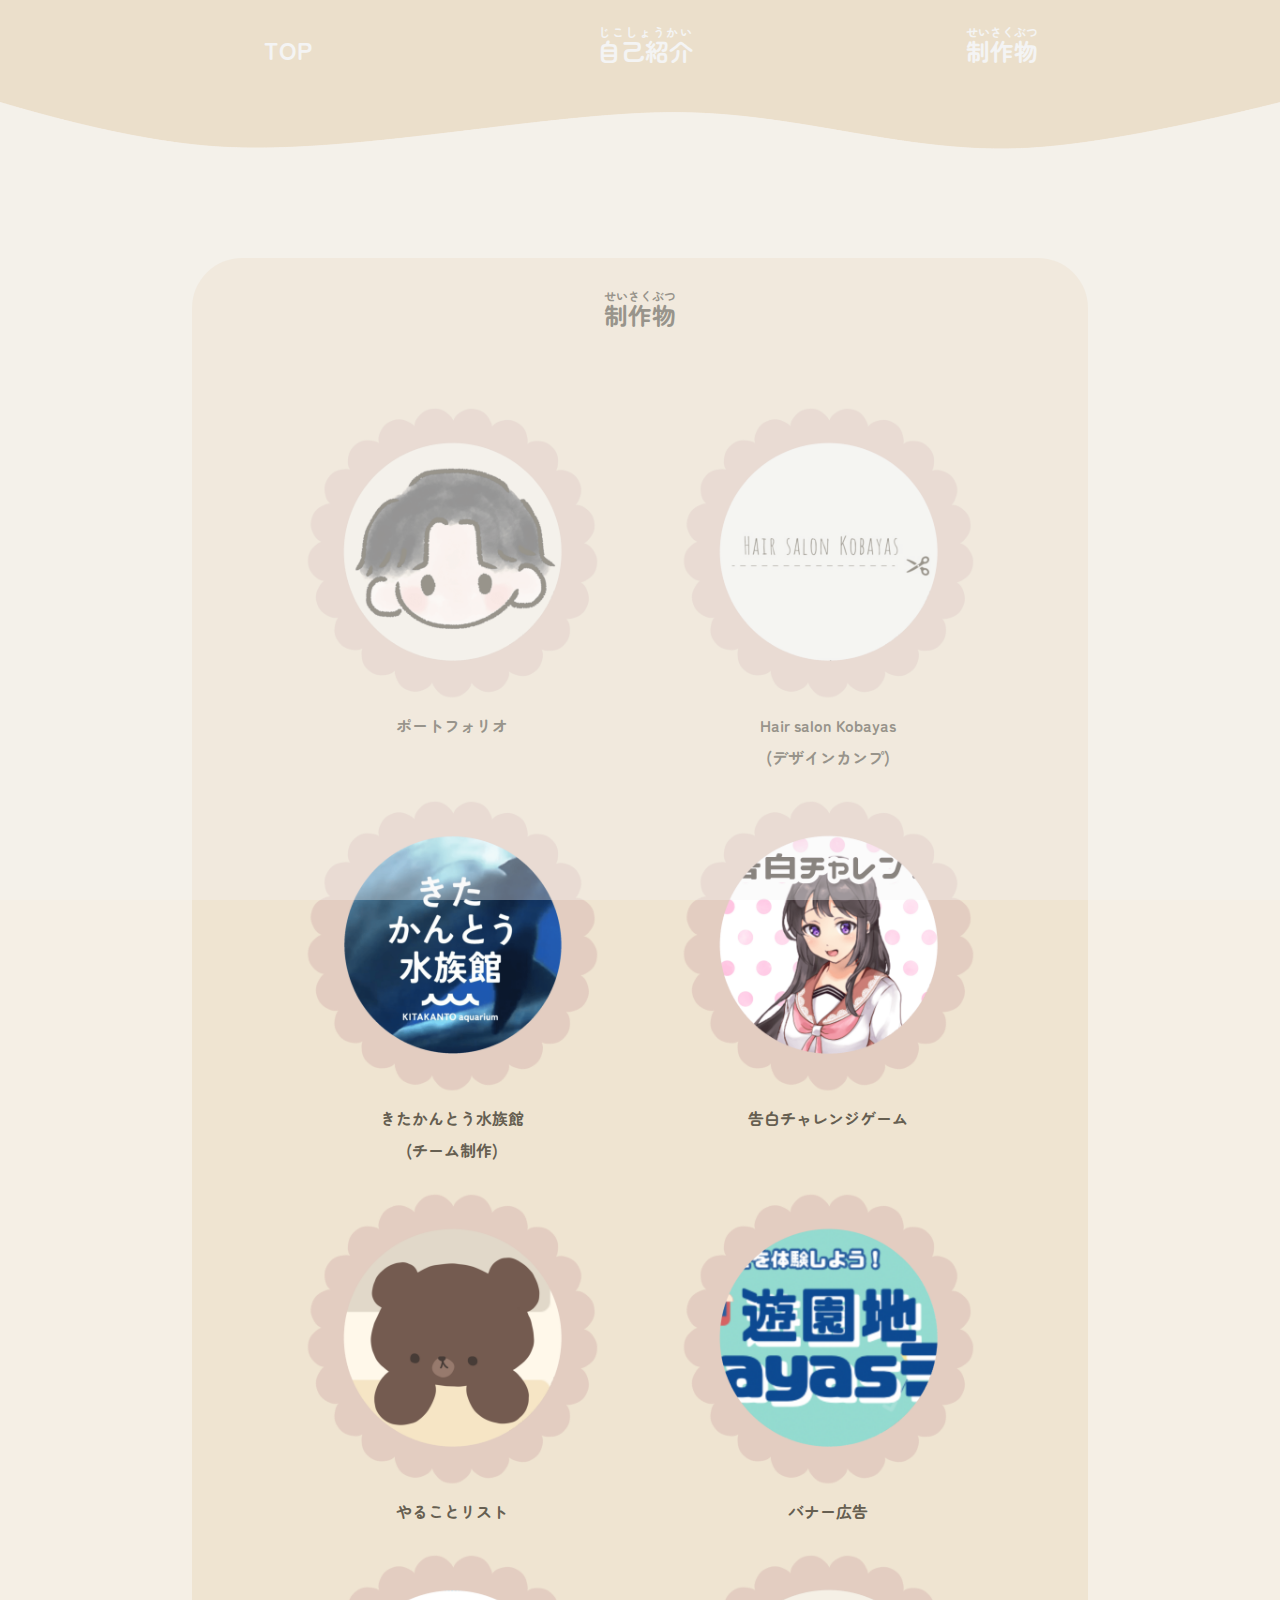
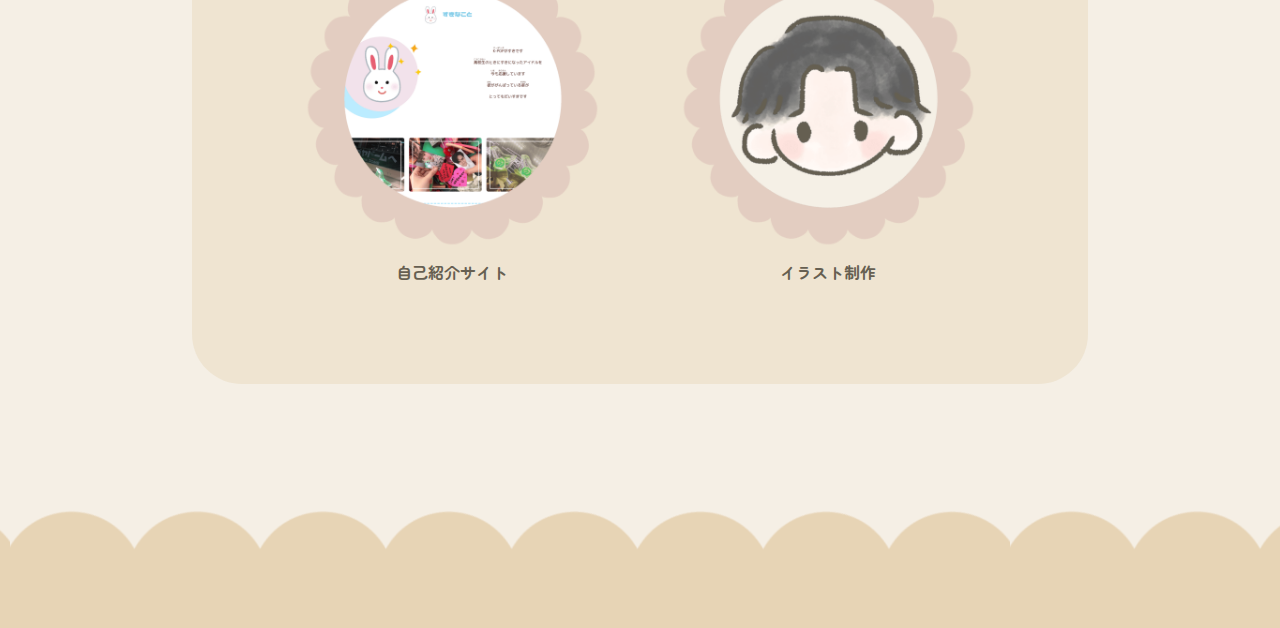
==== 制作物/index.html @ 39cd13aa "Add files via upload" ====
<!DOCTYPE html>
<html lang="ja">
<head>
    <meta charset="UTF-8">
    <meta name="viewport" content="width=device-width, initial-scale=1.0">

    <!-- フォント -->
    <link rel="preconnect" href="https://fonts.googleapis.com">
    <link rel="preconnect" href="https://fonts.gstatic.com" crossorigin>
    <link href="https://fonts.googleapis.com/css2?family=Noto+Sans+JP&family=Zen+Maru+Gothic&display=swap" rel="stylesheet">

    <!-- ファビコン -->
    <link rel="icon" href="../img/favicon.ico" />
    <link rel="apple-touch-icon" sizes="180x180" href="../img/favicon.ico">

    <!-- script jquery -->
    <script src="https://code.jquery.com/jquery-3.6.1.min.js"></script>
    <script src="./main.js"></script>

    <!-- css -->
    <link rel="stylesheet" href="./style.css">

    <title>今までの制作物</title>
</head>
<body>

    <div id="splash">
        <div id="splash_logo"></div>
    </div>

    <header>

        <nav class="headerimg">
            <nav>
                <ul>
                    <li><a href="../index.html" class="line"><div><h3>TOP</h3></div></a></li>
                    <li><a href="../自己紹介詳細/index.html" class="line"><div><h3><ruby>自己紹介<rt>じこしょうかい</rt></ruby></h3></div></a></li>
                    <li><a href="../制作物/index.html" class="line"><div><h3><ruby>制作物<rt>せいさくぶつ</rt></ruby></h3></div></a></li>
                </ul>
            </nav>
        </nav>
        <img src="./img/wave.png" alt="">

        <!-- sumaho -->
        <nav class="sumaho">
            <nav class="button" id="target"></nav>

            <nav id="resnav" class="nav">

                <ul>
                    <li>
                        <a href="../index.html">
                            <div class="btn"><h3>トップページ</h3></div>
                        </a>
                    </li>

                    <li>
                        <a href="../自己紹介詳細/index.html">
                            <div class="btn"><h3><ruby>自己紹介<rt>じこしょうかい</rt></ruby></h3></div>
                        </a>
                    </li>

                    <li>
                        <a href="./index.html">
                            <div class="btn"><h3><ruby>制作物<rt>せいさくぶつ</rt></ruby></h3></div>
                        </a>
                    </li>

                </ul>

            </nav>
        </nav>

    </header>

    <main>

        <section>
            <div class="all">

            <div class="content1">

                <div class="con">
                    <h1 class="fadein1"><ruby>制作物<rt>せいさくぶつ</rt></ruby></h1>
<!--  -->
<div class="content">
    <div class="icon">
        <a class="js-modal-open" href="" data-target="modal08">
            <img src="./img/porticon.png" alt="">
        </a>
        <div class="iconmozi">
            <h3>ポートフォリオ</h3>
        </div>
    </div>

    <div class="icon">
        <a class="js-modal-open" href="" data-target="modal07">
            <img src="./img/hairicon.png" alt="">
        </a>
        <div class="iconmozi">
            <h3>Hair salon Kobayas<br>(デザインカンプ)</h3>
        </div>
    </div>

    <div class="icon">
        <a class="js-modal-open" href="" data-target="modal06">
            <img src="./img/kitakanicon.png" alt="">
        </a>
        <div class="iconmozi">
            <h3>きたかんとう水族館<br>(チーム制作)</h3>
        </div>
    </div>

    <div class="icon">
        <a class="js-modal-open" href="" data-target="modal05">
            <img src="./img/gameicon.png" alt="">
        </a>
        <div class="iconmozi">
            <h3>告白チャレンジゲーム</h3>
        </div>
    </div>

    <div class="icon">
        <a class="js-modal-open" href="" data-target="modal04">
            <img src="./img/todoicon.png" alt="">
        </a>
        <div class="iconmozi">
            <h3>やることリスト</h3>
        </div>
    </div>

    <div class="icon">
        <a class="js-modal-open" href="" data-target="modal03">
            <img src="./img/banaicon.png" alt="">
        </a>
        <div class="iconmozi">
            <h3>バナー広告</h3>
        </div>
    </div>

    <div class="icon">
        <a class="js-modal-open" href="" data-target="modal02">
            <img src="./img/HPicon.png" alt="">
        </a>
        <div class="iconmozi">
            <h3>自己紹介サイト</h3>
        </div>
    </div>

    <div class="icon">
        <a class="js-modal-open" href="" data-target="modal01">
            <img src="./img/porticon.png" alt="">
        </a>
        <div class="iconmozi">
            <h3>イラスト制作</h3>
        </div>
    </div>

    
</div>

                  

                </div>

            </div>

            </div>

            <!-- モーダル内内容 -->

            <!-- ポートフォリオ -->

                <div id="modal08" class="modal js-modal">
                    <div class="modal__bg js-modal-close"></div>
                    <div class="modal__content">
                        <div class="modalbigbox">
                            <a class="js-modal-close batu" href="">✖️</a>
                            <h2>ポートフォリオ</h2>
                            <div class="modal_box">
                                <div class="img1">
                                    <img src="./img/port1.JPG" alt="" class="pc">
                                    <img src="./img/port2.JPG" alt="" class="pc">

                                    <img src="./img/portfull.png" alt="" class="sumaho1">
                                </div>
                                <div class="textbox">
                                    <h3>・ポートフォリオ制作で作成しました。</h3>
                                    <h3>・自分の雰囲気が少しでも伝わればいいなと思い、イラストを書いたり、手書きの文字を使用しました。
                                    親しみやすさを感じて頂きたかったので、柔らかい雰囲気の色味や絵柄にし、絵本のような雰囲気にしました。</h3>
                                    <h3>・javascriptを使用してセクションごとに〇をイラストに変えるのは難しかったですが、反映ができてよかったです。</h3>
                                </div>
                            </div>
                        </div>
                    </div>
                </div>


            <!-- 美容院 -->

            <div id="modal07" class="modal js-modal">
                <div class="modal__bg js-modal-close"></div>
                <div class="modal__content">
                    <div class="modalbigbox">
                        <a class="js-modal-close batu" href="">✖️</a>
                        <h2>Hair salon Kobayas(デザインカンプ)</h2>
                        <div class="modal_box">
                            <div class="img1 dezain">
                                <img src="./img/hairsumaho.jpg" alt="" class="pc">
                                <img src="./img/hairpc.jpg" alt="" class="pc">

                                <img src="./img/hairpc.jpg" alt="" class="sumaho1">
                                <img src="./img/hairsumaho.jpg" alt="" class="sumaho1">

                            </div>
                            <div class="textbox">
                                <h3>・figmaを使用し、作成した架空の美容院のデザインカンプです。</h3>
                                <h3>・下記サイト（こばやす様 @kobayas_s）にて、お題をお借りし、作成しました。</h3>
                                <h3>・初めてfigmaを使用し、操作が不慣れな為難しく感じましたが、少しずつ操作になれていき、とても楽しく制作ができました。</h3>
                                <h3>・予約の部分は背景色を変更し、他のセクションよりも目立たせるようにしました。</h3>
                                <a href="https://note.com/kobayas/n/n4c35557c6aea" target="_blank">お題サイト</a>

                            </div>
                        </div>
                    </div>
                </div>
            </div>
            

            <!-- きたかん水族館 -->

            <div id="modal06" class="modal js-modal">
                <div class="modal__bg js-modal-close"></div>
                <div class="modal__content">
                    <div class="modalbigbox">
                        <a class="js-modal-close batu" href="">✖️</a>
                        <h2>きたかんとう水族館(チーム制作)</h2>
                        <div class="modal_box">
                            <div class="img1">
                                <img src="./img/kitakanHP2.png" alt="" class="pc">
                                <img src="./img/kitakanHP3.png" alt="" class="pc">

                                <img src="./img/kitakanHP.png" alt="" class="sumaho1">
                            </div>
                            <div class="textbox">
                                <h3>・学校でのチーム制作で作成しました。</h3>
                                <h3>・ヘッダー、ニュースや料金部分、フロアマップのデザイン、コーディングを主に担当しました。</h3>
                                <h3>・迫力や実際の水族館の想像がしやすくなるかと思い、TOPページには画像ではなく動画を採用しました。</h3>
                                <h3>・子連れの方に来ていただける、柔らかい印象のサイトという希望だったので、イラストを多く使用し、可愛らしい雰囲気にしました。</h3>
                                <a href="https://suyosuyo.github.io/suizokukan/" target="_blank">サイトを見てみる</a>
                            </div>
                        </div>
                    </div>
                </div>
            </div>

            <!-- 告白 -->

            <div id="modal05" class="modal js-modal">
                <div class="modal__bg js-modal-close"></div>
                <div class="modal__content">
                    <div class="modalbigbox">
                        <a class="js-modal-close batu" href="">✖️</a>
                        <h2>告白チャレンジゲーム</h2>
                        <div class="modal_box pic">
                            <div class="img1">
                                <img src="./img/game.png" alt="">
                            </div>
                            <div class="textbox">
                                <h3>・javascriptを使用したゲーム制作物です。</h3>
                                <h3>・選択肢でエンディングが変わるシュミレーションゲームを作成しました。イラストはフリーの物を使用させて頂いています。
                                    選択が遅れると表情も変更するところなどをこだわり、作成しました。</h3>
                                <h3>・少しでも多く楽しんで頂きたいので、エンディングの数を多めにし、４つ作りました。</h3>
                                <a href="https://suyosuyo.github.io/game/" target="_blank">サイトを見てみる</a>
                            </div>
                        </div>
                    </div>
                </div>
            </div>
            

            <!-- やることリスト -->

            <div id="modal04" class="modal js-modal">
                <div class="modal__bg js-modal-close"></div>
                <div class="modal__content">
                    <div class="modalbigbox">
                        <a class="js-modal-close batu" href="">✖️</a>
                        <h2>やることリスト</h2>
                        <div class="modal_box">
                            <div class="img1 dezain">
                                <img src="./img/todo1.png" alt="" class="pc">
                                <img src="./img/todo2.png" alt="" class="pc">

                                <img src="./img/todo1.png" alt="" class="sumaho1">
                                <img src="./img/todo2.png" alt="" class="sumaho1">
                            </div>
                            <div class="textbox">
                                <h3>・jabascriptを使用したやることリストです。</h3>
                                <h3>・やることを終わらせた際に、なにか次も頑張ろう！と思えるものがあればいいなと思い、イラストをつけ、褒めてくれるようにしました。</h3>
                                <h3>・これを開いたときに癒されたり、リラックスができるようになればいいなと思い、優しい色味に統一しました。</h3>
                                <a href="https://suyosuyo.github.io/TODO/" target="_blank">サイトを見てみる</a>
                            </div>
                        </div>
                    </div>
                </div>
            </div>
            

            <!-- バナー広告 -->

            <div id="modal03" class="modal js-modal">
                <div class="modal__bg js-modal-close"></div>
                <div class="modal__content">
                    <div class="modalbigbox">
                        <a class="js-modal-close batu" href="">✖️</a>
                        <h2>バナー広告</h2>
                        <div class="modal_box">
                            <div class="img1">
                                <img src="./img/bana.PNG" alt="">

                                <!-- <img src="./img/bana.PNG" alt="" class="sumaho1"> -->
                            </div>
                            <div class="textbox">
                                <h3>・Canvaを使用し、作成した架空の遊園地のバナーです。</h3>
                                <h3>・下記サイト（こばやす様 @kobayas_s）にて、お題をお借りし、作成しました。</h3>
                                <h3>・初めてのバナー制作でしたが、思ったよりも難しく、少ない範囲でどう情報を見せるのかが難しかったです。</h3>
                                <h3>・若い方向けに作ったので、イラストを多く使用してみました。</h3>
                                <h3>・イラストを使用するとかわいい雰囲気にはなりますが、もう少し想像がつきやすいように写真も取り入れればよかったかなと思いました。</h3>
                                <a href="https://note.com/kobayas/n/n1aeb02943835?magazine_key=m3e73ae9c2748" target="_blank">お題サイト</a>
                                
                            </div>
                        </div>
                    </div>
                </div>
            </div>
            

            <!-- 自己紹介サイト -->

            <div id="modal02" class="modal js-modal">
                <div class="modal__bg js-modal-close"></div>
                <div class="modal__content">
                    <div class="modalbigbox">
                        <a class="js-modal-close batu" href="">✖️</a>
                        <h2>自己紹介サイト</h2>
                        <div class="modal_box pic">
                            <div class="img1">
                                <img src="./img/HP.png" alt="">
                            </div>
                            <div class="textbox">
                                <h3>・学校での初めての制作物です。</h3>
                                <h3>・好きなキャラクターをイメージしたサイトを作成しました。可愛いキャラクターなので、フォントや文字数にこだわりました。
                                <h3>・動きもつけたかったので、ホバーで画像が変わるようにしました。</h3>
                                <h3>・著作権の関係で、白いウサギに変更しています。<h3>
                                <a href="https://suyosuyo.github.io/zikosyoukai/" target="_blank">サイトを見てみる</a>
                            </div>
                        </div>
                    </div>
                </div>
            </div>
            

            <!-- イラスト制作 -->

            <div id="modal01" class="modal js-modal">
                <div class="modal__bg js-modal-close"></div>
                <div class="modal__content">
                    <div class="modalbigbox">
                        <a class="js-modal-close batu" href="">✖️</a>
                        <h2>イラスト制作</h2>
                        <div class="modal_box">
                            <div class="img1">
                                <img src="./img/kitakanHP2.png" alt="" class="pc">
                                <img src="./img/kitakanHP3.png" alt="" class="pc">

                                <img src="./img/kitakanHP.png" alt="" class="sumaho1">
                            </div>
                            <div class="textbox">
                                <h3>・友人の依頼を受けて制作しました。</h3>
                                <h3>・企画を行う為、その際の参加者特典としてアクリルキーホルダーのイラストを描かせて頂きました。</h3>
                                <h3>・両面で違う絵柄にし、歌っているのと、企画のモチーフであるハートに関係したポーズにしました。</h3>
                            </div>
                        </div>
                    </div>
                </div>
            </div>
            

        </section>
        

        <footer>

            <nav>

            </nav>

        </footer>

    </main>

    <script>
        //         $('#target').click(()=>{
        //   $('#target').toggleClass('button2');
        //   $('#resnav').toggleClass('nav_active');
        // });
        
        $(function () {
          $('#target').click(() => {
            $('#target').toggleClass('button2');
            $('#resnav').toggleClass('nav_active');
          });
        
          $('.btn').click(() => {
            $('#target').removeClass('button2');
            $('#resnav').removeClass('nav_active');
          });
        });
            </script>
</body>
</html>
---- 制作物/style.css ----
@charset "utf-8";

* {
    margin: 0;
    padding: 0;
    box-sizing: border-box;
}


/* 共通 */

h3,
a,
li,
h4,
h1,
p,
h2,
label{
    /* 文字 */
    font-family: 'Noto Sans JP', sans-serif;
    font-family: 'Zen Maru Gothic', serif;
    font-size: 16px;
    text-decoration: none;
    color: #665f51;
}


h3 {
    color: #665f51;
}

.secscr a {
    color:  rgb(227, 205, 193);
}

html {
    background: #f5efe5;

    /* スクロールゆっくり */
    scroll-behavior: smooth;
}

h3 {
    line-height: 2;
}

/* section {
    横幅指定
    margin: 4rem auto;
    position: relative;

    width: 70%;
} */

.all {
    /* 横幅指定 */
    margin: 4rem auto;
    position: relative;

    width: 70%;
}


/* header */

/* .headerimg {
    background: url(./img/header.png);
    width: 100%;
    height: 30vh;
    width: 100%;
} */

.headerimg {
    background: #e7d4b5;
}

header img {
    width: 100%;
    height: 10vh;

}

.content1 {
    background:  rgba(231, 212, 181,.4);
    border-radius: 50px;
}

.con {
    padding: 2rem;
}

header {
    width: 100%;
}

.headerimg ul {
    display: flex;
    list-style: none;
    justify-content: space-between;
    width: 70%;
    margin: 0 auto;
    padding: 2%;
}

.headerimg h3 {
    font-size: 24px;
    font-weight: bold;
    color: #f4f4f4;
    text-align: center;
}

.headerimg a div {
    width: 120px;
}

.headerimg li {
    padding-left: 10px; 
}


/* hoverで下線 */
.line {
    padding-bottom: 4px;
    position: relative;

    &::after {
        background-color: #f4f4f4;
        bottom: 0;
        content: '';
        height: 4px;
        position: absolute;
        transition: .5s all;
        width: 0;
        border-radius: 10px;
      }
      
      &:hover {
        &:after {
          width: 100%;
        }
}
}
  
  .line{ 
    &::after {
    left: 50%;
    transform: translateX(-50%)
  }
}


/* メイン */
.content1 h1 {
    text-align: center;
    margin-bottom: 2rem;
    font-size: 24px;
}

.icon img {
    height: 300px;
}


/* ホバーででかくなる */
.js-modal-open {
    display: inline-block;
    transition: .3s;

  }

.js-modal-open:hover {
    transform: scale(0.9);
  }


/* footer */
footer nav {
    height: 20vh;
    background: url(./img/footer.png);
    width: 100%;
    background-size: 1000px;
    background-position: bottom -60px left 10px;
}


  /* スクロールバー */

  ::-webkit-scrollbar {
    width: 10px;
    height: 10px;
  }
   
  ::-webkit-scrollbar-thumb {
    background: #a0937d;
    border-radius: 5px;
  }

  ::-webkit-scrollbar-track {
    background:  rgba(231, 212, 181,.3);
    border-radius: 5px;
  }


  /* モーダル */



/* h2 プライマリカラー*/


.textbox {
    width: 30%;
    padding-left: 10px;
}

.textbox2 {
    width: 50%;
}


.modal_img {
    padding: 2rem;
    display: flex;
    justify-content: space-around;
    align-items: center;
}

.img1 {
    display: flex;
    align-items: center;
}

.img1 img:nth-child(1) {
    padding-right: 5%;
}

/* 作品列変更 */
.itiretume,
.niretume,
.sanretume {
    display: flex;
    flex-direction: row;
}

.niretume {
    margin: 5% 0;
}

.sakuhin {
    display: flex;
    flex-direction: column;
}

.sanretume {
    margin: 0 auto;
}



.sumaho {
    display: none;
}

.sumaho1 {
    display: none;
}

/*  */






/* レスポンシブメニュー */
/* レスポンシブ */

/* レスポンシブ ナビゲーション */
.nav {
    background: #a0937d;
    height: 100vh;
    text-align: center;
    position: fixed;
    width: 100%;
    z-index: 99;

    /* ボタン押す前 */
    bottom: 100%;
    transition: all .8s;
}

.nav ul {
    padding-top: 30vh;    
}

.btn {
    padding: 4%;
}

.nav h3 {
    color: #f5efe5;
}

.nav_active {
    bottom: 0%;
}

/* ボタン */

.button {
    /* 見た目 */
    background: url(../img/resicon1.png);
    background-size: cover;
    z-index: 999;
    height: 100px;
    width: 100px;
    position: fixed;
    top: 0px;
    right: 0px;
    transition: all .5s;
}

.button2 {
    background: url(../img/resicon2.png);
    background-size:cover;
    transition: all .5s;
}


/* お試しローディング */

/* おためしローディング */
/* Loading背景画面設定　*/
#splash {
    /*fixedで全面に固定*/
      position: fixed;
      width: 100%;
      height: 100%;
      z-index: 9999;
      background: #f4f4f4;
      text-align:center;
    }

    

    /* aタグ 制作物リンク */

    .textbox a {
        line-height: 3;
        color:#a0937d;
        background-color: rgb(227, 205, 193);
        padding: 8px 27px;
        border-radius: 30px;
        margin: 5% auto;
    }

    .textbox a:hover {
        color: #f4f4f4;
        transition: all .2s ease;
    }

    /* モーダル並び */
    .content {
        display: flex;
        flex-wrap: wrap;
    }

    /* モーダル */
    .content{
        margin: 0 auto;
        padding: 40px;
    }

    .modal{
        display: none;
        height: 100vh;
        position: fixed;
        top: 0;
        width: 100%;
        z-index: 999999;
    }

    .modal__bg{
        background: rgba(0,0,0,0.8);
        height: 100vh;
        position: absolute;
        width: 100%;
    }
    
    .modal__content{
        background: #fff;
        left: 50%;
        padding: 40px;
        position: absolute;
        top: 50%;
        transform: translate(-50%,-50%);
        width: 60%;
        overflow: scroll;
        height: 93%;
        border-radius: 50px;
        background:  #f5efe5;
        line-height: 1.4em;
        transition: 0.5s;

        -ms-overflow-style: none;
        scrollbar-width: none;
    }

    .modal__content::-webkit-scrollbar {
        display: none;
    }

    .content img {
        height:300px;
    }

    .pic {
        justify-content: space-around;
    }


    .modal_box {
        display: flex;
        flex-wrap: wrap;
    }

    .pc {
        width: 50%;
        align-items: center;
        margin: 5% 0 0 0;
    }

    .img1 img {
        width: 100%;
        padding: 5%;
    }

    .textbox {
        width: 100%;
    }

    .batu {
        top: 25px;
        position: absolute;
        right: 25px;
        font-size: 24px;
    }

    .modalbigbox h2 {
        font-size: 24px;
        line-height: 1.5;
    }

    .modalbigbox h2:after {
        background-color: #ebd9c2; /* 線色 */
        border-radius: 35px; /* 線幅の半分 */
        content: "";
        display: block;
        height: 8px; /* 線幅 */
    }

    .dezain {
        align-items: flex-start;
    }

    /* モーダルアイコン */


      .iconmozi {
          text-align: center;
      }

      .icon {
        width: 300px;
        margin: 0 auto 24px auto;
      }

    /*  */

    /* レスポンシブ */

@media screen and (min-width:600px)and (max-width:1117px) {
    .box-1 {
        flex-direction: column;
    }

    .icon {
        margin: 0 auto 24px auto;
    }

    .modal_img {
        display: flex;
        flex-direction: column;
        padding: 1rem 0 0 0;
    }

    .img1 {
        width: 50%;
        align-items: center;
    }

    .img1 img {
        width: 100%;
        padding: 5%;
    }

    .textbox,
    .textbox2 {
        width: 100%;
        padding-top: 5%;
    }

    /* .itiretume {
        display: flex;

    } */

    .sakuhin {
        display: flex;
        flex-wrap: wrap;
        flex-direction: row;
        justify-content: center;
    }

    /* mo-daru */
    .modal_box {
        display: block;
    }

    .pic {
        display: flex;
    }

    .content {
        padding: 0;
    }

    .dezain {
        align-items: flex-start;
    }

    
}

@media screen and (min-width:320px)and (max-width:600px) {
    .box-1 {
        flex-direction: column;
    }

    .con {
        padding: 2rem 0 0 0;
    }

    .icon {
        margin: 0 auto 24px auto;
    }

    .content img {
        height: 190px;
    }

    .content {
        padding: 0;
    }

    .icon {
        width: 190px;
    }

    .headerimg li {
        display: none;
    }

    .sumaho {
        display: block;
    }


    .box-1 {
        flex-direction: column;
    }

    .icon {
        margin: 0 auto 24px auto;
    }

    .modal_img {
        display: flex;
        flex-direction: column;
        padding: 1rem 0 0 0;
    }

    .modal_content {
        width: 80%;
    }

    .img1 {
        width: 100%;
        align-items: center;
        display: flex;
        justify-content: space-evenly;
    }

    .img1 img {
        padding: 5%;
    }

    .modal_img img {
        width: 200%;
    }

    .modal2 img {
        width: 90%;
    }

    .sumaho1 img {
        width: 100%;
    }

    .textbox,
    .textbox2 {
        width: 100%;
        padding-top: 5%;
    }

    .sumaho1 {
        display: block;
    }

    .pc {
        display: none;
    }

/*  */
    .sakuhin {
        display: flex;
        flex-wrap: wrap;
        flex-direction: row;
        justify-content: center;
    }

    .itiretume,
    .niretume,
    .sanretume {
        display: block;
    }

    .niretume {
        margin: 0;
    }

    .sanretume {
        display: flex;
        flex-wrap: wrap;
    }

    .modal__content {
        padding: 45px 20px 20px;
    }
      
    .dezain {
        display: block;
    }

}

/* PC */
@media screen and (min-width:1118px) {

    .img1 {
        width: 50%;
    }
}
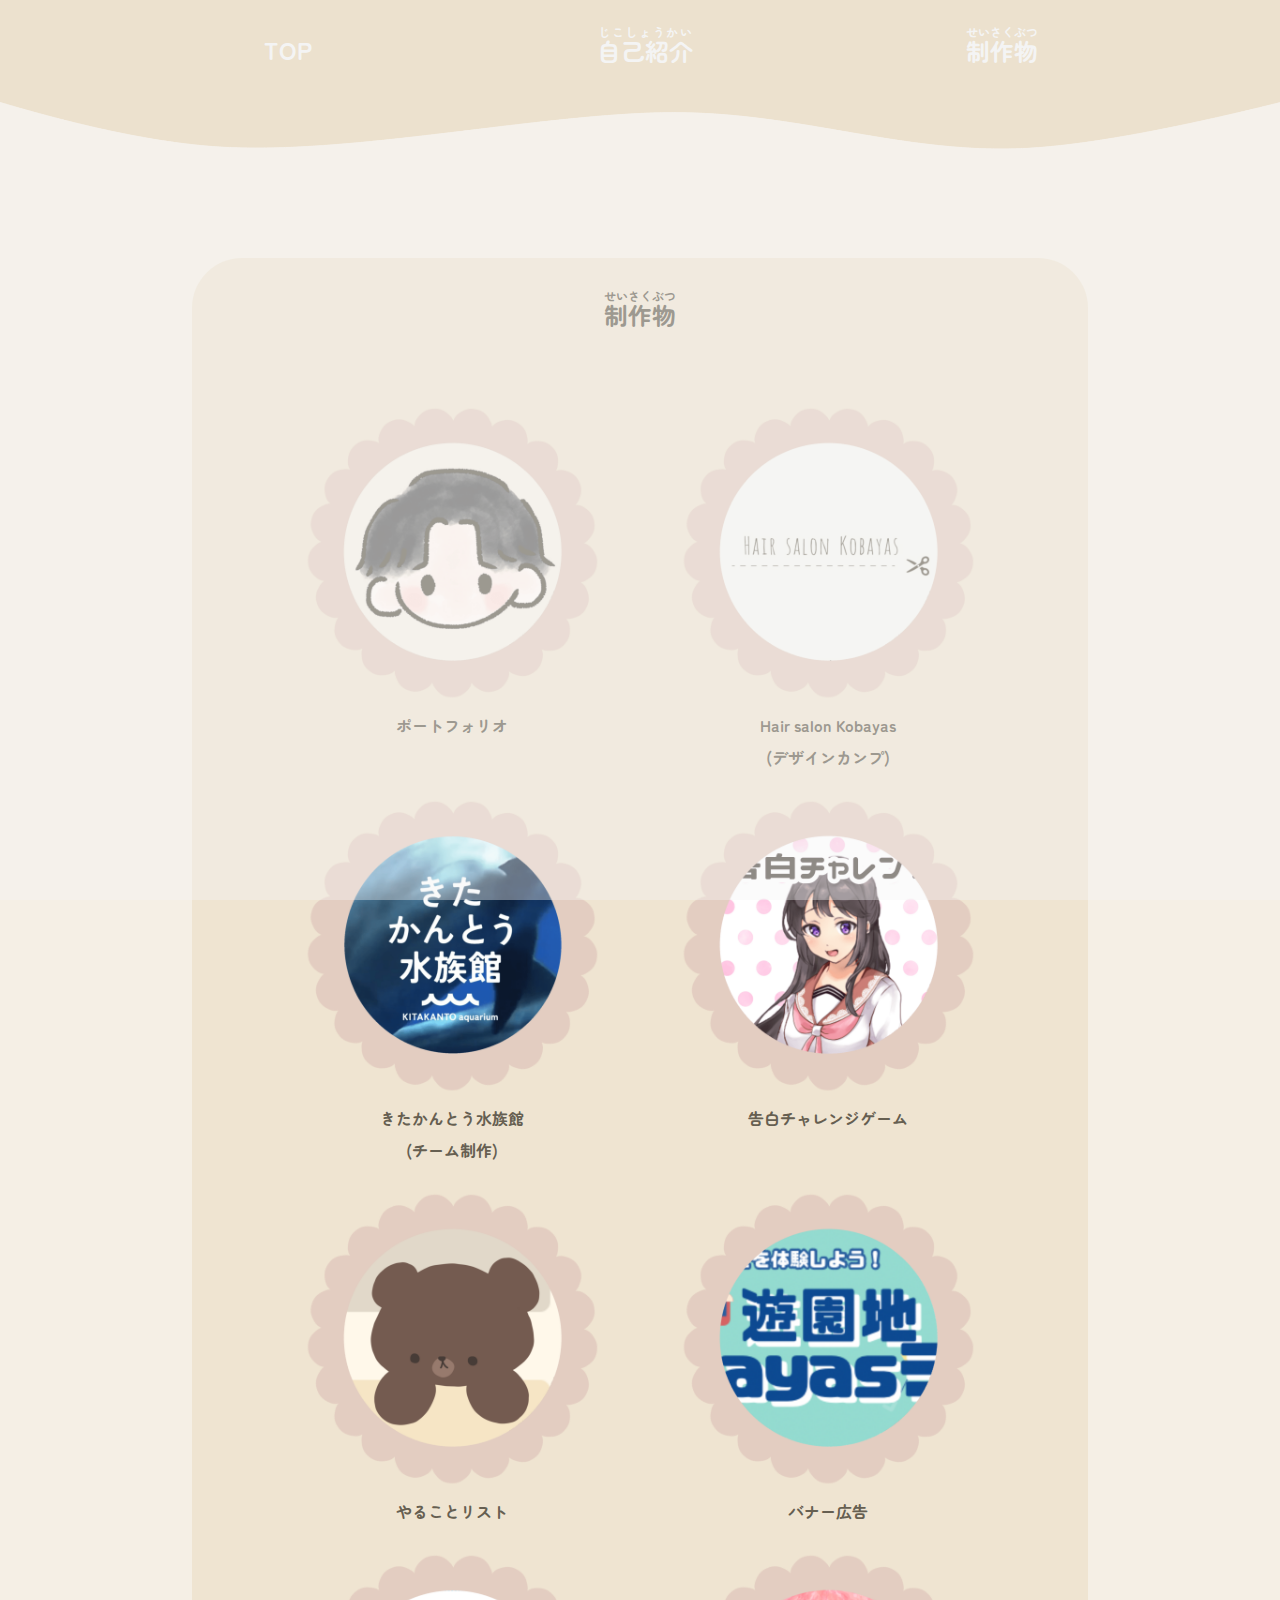
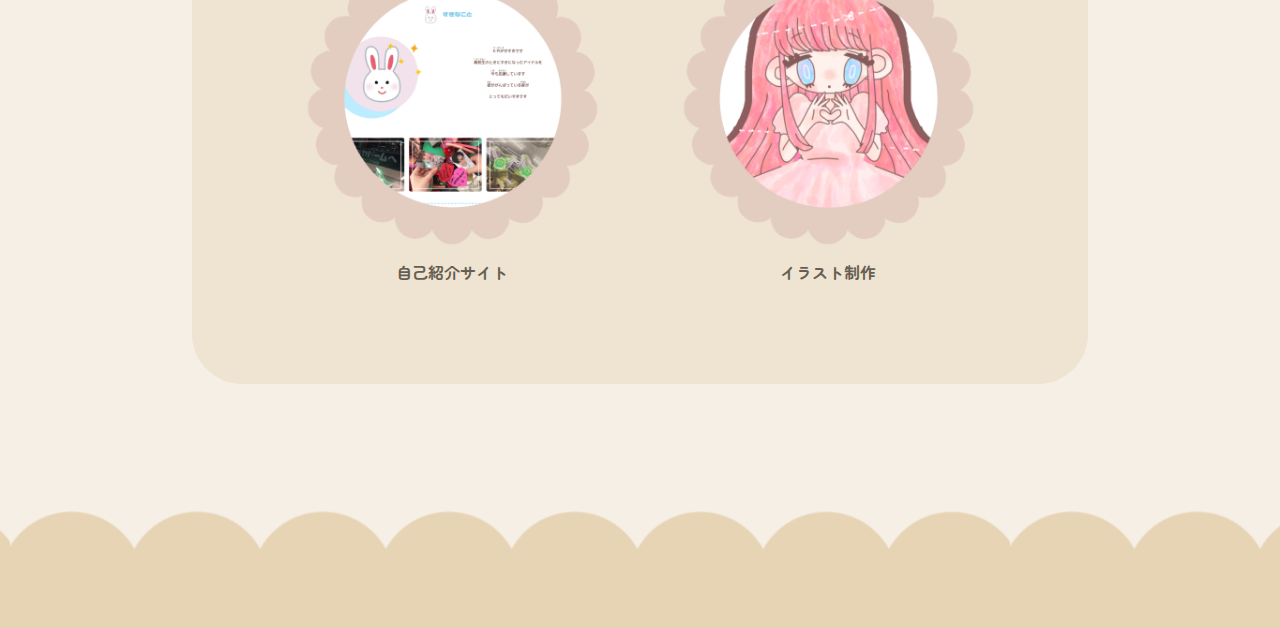
==== commit 044e12ae: "Add files via upload" ====
--- a/制作物/index.html
+++ b/制作物/index.html
@@ -149,7 +149,7 @@
 
     <div class="icon">
         <a class="js-modal-open" href="" data-target="modal01">
-            <img src="./img/porticon.png" alt="">
+            <img src="./img/irasutoicon.png" alt="">
         </a>
         <div class="iconmozi">
             <h3>イラスト制作</h3>
@@ -288,7 +288,7 @@
                         <a class="js-modal-close batu" href="">✖️</a>
                         <h2>やることリスト</h2>
                         <div class="modal_box">
-                            <div class="img1 dezain">
+                            <div class="img1 dezain kuma">
                                 <img src="./img/todo1.png" alt="" class="pc">
                                 <img src="./img/todo2.png" alt="" class="pc">
 
@@ -316,10 +316,8 @@
                         <a class="js-modal-close batu" href="">✖️</a>
                         <h2>バナー広告</h2>
                         <div class="modal_box">
-                            <div class="img1">
+                            <div class="img1 bana">
                                 <img src="./img/bana.PNG" alt="">
-
-                                <!-- <img src="./img/bana.PNG" alt="" class="sumaho1"> -->
                             </div>
                             <div class="textbox">
                                 <h3>・Canvaを使用し、作成した架空の遊園地のバナーです。</h3>
@@ -369,12 +367,9 @@
                     <div class="modalbigbox">
                         <a class="js-modal-close batu" href="">✖️</a>
                         <h2>イラスト制作</h2>
-                        <div class="modal_box">
+                        <div class="modal_box pic">
                             <div class="img1">
-                                <img src="./img/kitakanHP2.png" alt="" class="pc">
-                                <img src="./img/kitakanHP3.png" alt="" class="pc">
-
-                                <img src="./img/kitakanHP.png" alt="" class="sumaho1">
+                                <img src="./img/irasuto.png" alt="">
                             </div>
                             <div class="textbox">
                                 <h3>・友人の依頼を受けて制作しました。</h3>
--- a/制作物/style.css
+++ b/制作物/style.css
@@ -464,6 +464,7 @@
         align-items: flex-start;
     }
 
+
     /* モーダルアイコン */
 
 
@@ -540,6 +541,14 @@
         align-items: flex-start;
     }
 
+    .kuma {
+        display: block;
+        width: 100%;
+    }
+
+    .bana {
+        width: 100%;
+    }
     
 }
 
@@ -671,4 +680,8 @@
     .img1 {
         width: 50%;
     }
-}
+
+    .bana {
+        width: 100%;
+    }
+}
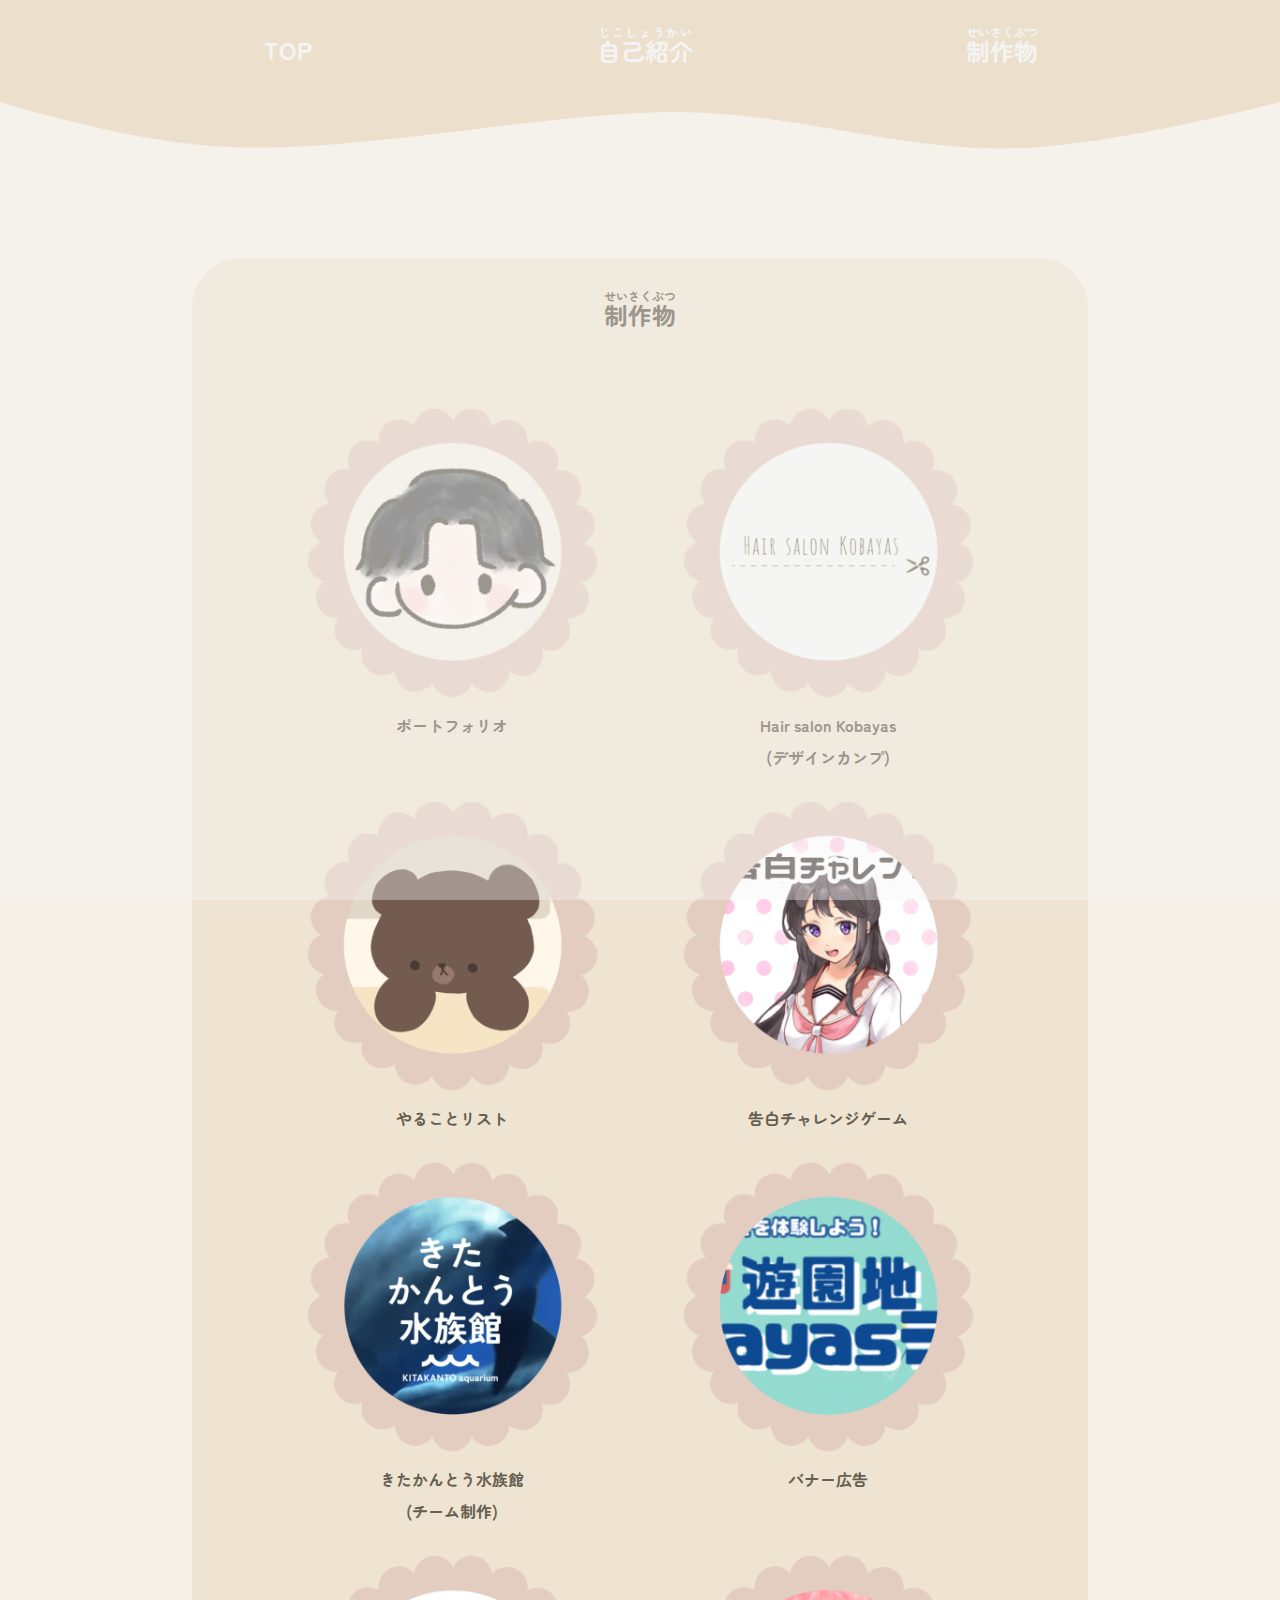
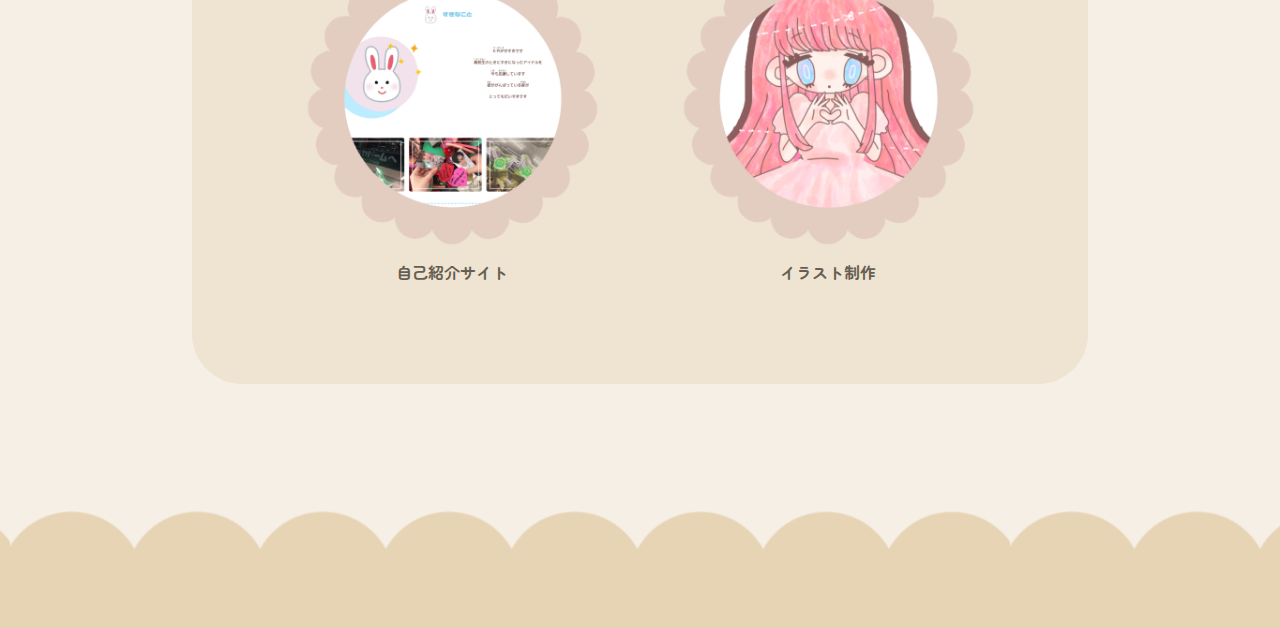
==== commit b78f1d05: "Add files via upload" ====
--- a/制作物/index.html
+++ b/制作物/index.html
@@ -103,29 +103,29 @@
     </div>
 
     <div class="icon">
+        <a class="js-modal-open" href="" data-target="modal04">
+            <img src="./img/todoicon.png" alt="">
+        </a>
+        <div class="iconmozi">
+            <h3>やることリスト</h3>
+        </div>
+    </div>
+
+    <div class="icon">
+        <a class="js-modal-open" href="" data-target="modal05">
+            <img src="./img/gameicon.png" alt="">
+        </a>
+        <div class="iconmozi">
+            <h3>告白チャレンジゲーム</h3>
+        </div>
+    </div>
+
+    <div class="icon">
         <a class="js-modal-open" href="" data-target="modal06">
             <img src="./img/kitakanicon.png" alt="">
         </a>
         <div class="iconmozi">
             <h3>きたかんとう水族館<br>(チーム制作)</h3>
-        </div>
-    </div>
-
-    <div class="icon">
-        <a class="js-modal-open" href="" data-target="modal05">
-            <img src="./img/gameicon.png" alt="">
-        </a>
-        <div class="iconmozi">
-            <h3>告白チャレンジゲーム</h3>
-        </div>
-    </div>
-
-    <div class="icon">
-        <a class="js-modal-open" href="" data-target="modal04">
-            <img src="./img/todoicon.png" alt="">
-        </a>
-        <div class="iconmozi">
-            <h3>やることリスト</h3>
         </div>
     </div>
 
@@ -226,6 +226,59 @@
                 </div>
             </div>
             
+            
+            <!-- やることリスト -->
+
+            <div id="modal04" class="modal js-modal">
+                <div class="modal__bg js-modal-close"></div>
+                <div class="modal__content">
+                    <div class="modalbigbox">
+                        <a class="js-modal-close batu" href="">✖️</a>
+                        <h2>やることリスト</h2>
+                        <div class="modal_box">
+                            <div class="img1 dezain kuma">
+                                <img src="./img/todo1.png" alt="" class="pc">
+                                <img src="./img/todo2.png" alt="" class="pc">
+
+                                <img src="./img/todo1.png" alt="" class="sumaho1">
+                                <img src="./img/todo2.png" alt="" class="sumaho1">
+                            </div>
+                            <div class="textbox">
+                                <h3>・jabascriptを使用したやることリストです。</h3>
+                                <h3>・やることを終わらせた際に、なにか次も頑張ろう！と思えるものがあればいいなと思い、イラストをつけ、褒めてくれるようにしました。</h3>
+                                <h3>・これを開いたときに癒されたり、リラックスができるようになればいいなと思い、優しい色味に統一しました。</h3>
+                                <a href="https://suyosuyo.github.io/TODO/" target="_blank">サイトを見てみる</a>
+                            </div>
+                        </div>
+                    </div>
+                </div>
+            </div>
+
+            
+            <!-- 告白 -->
+
+            <div id="modal05" class="modal js-modal">
+                <div class="modal__bg js-modal-close"></div>
+                <div class="modal__content">
+                    <div class="modalbigbox">
+                        <a class="js-modal-close batu" href="">✖️</a>
+                        <h2>告白チャレンジゲーム</h2>
+                        <div class="modal_box pic">
+                            <div class="img1">
+                                <img src="./img/game.png" alt="">
+                            </div>
+                            <div class="textbox">
+                                <h3>・javascriptを使用したゲーム制作物です。</h3>
+                                <h3>・選択肢でエンディングが変わるシュミレーションゲームを作成しました。イラストはフリーの物を使用させて頂いています。
+                                    選択が遅れると表情も変更するところなどをこだわり、作成しました。</h3>
+                                <h3>・少しでも多く楽しんで頂きたいので、エンディングの数を多めにし、４つ作りました。</h3>
+                                <a href="https://suyosuyo.github.io/game/" target="_blank">サイトを見てみる</a>
+                            </div>
+                        </div>
+                    </div>
+                </div>
+            </div>
+
 
             <!-- きたかん水族館 -->
 
@@ -248,58 +301,6 @@
                                 <h3>・迫力や実際の水族館の想像がしやすくなるかと思い、TOPページには画像ではなく動画を採用しました。</h3>
                                 <h3>・子連れの方に来ていただける、柔らかい印象のサイトという希望だったので、イラストを多く使用し、可愛らしい雰囲気にしました。</h3>
                                 <a href="https://suyosuyo.github.io/suizokukan/" target="_blank">サイトを見てみる</a>
-                            </div>
-                        </div>
-                    </div>
-                </div>
-            </div>
-
-            <!-- 告白 -->
-
-            <div id="modal05" class="modal js-modal">
-                <div class="modal__bg js-modal-close"></div>
-                <div class="modal__content">
-                    <div class="modalbigbox">
-                        <a class="js-modal-close batu" href="">✖️</a>
-                        <h2>告白チャレンジゲーム</h2>
-                        <div class="modal_box pic">
-                            <div class="img1">
-                                <img src="./img/game.png" alt="">
-                            </div>
-                            <div class="textbox">
-                                <h3>・javascriptを使用したゲーム制作物です。</h3>
-                                <h3>・選択肢でエンディングが変わるシュミレーションゲームを作成しました。イラストはフリーの物を使用させて頂いています。
-                                    選択が遅れると表情も変更するところなどをこだわり、作成しました。</h3>
-                                <h3>・少しでも多く楽しんで頂きたいので、エンディングの数を多めにし、４つ作りました。</h3>
-                                <a href="https://suyosuyo.github.io/game/" target="_blank">サイトを見てみる</a>
-                            </div>
-                        </div>
-                    </div>
-                </div>
-            </div>
-            
-
-            <!-- やることリスト -->
-
-            <div id="modal04" class="modal js-modal">
-                <div class="modal__bg js-modal-close"></div>
-                <div class="modal__content">
-                    <div class="modalbigbox">
-                        <a class="js-modal-close batu" href="">✖️</a>
-                        <h2>やることリスト</h2>
-                        <div class="modal_box">
-                            <div class="img1 dezain kuma">
-                                <img src="./img/todo1.png" alt="" class="pc">
-                                <img src="./img/todo2.png" alt="" class="pc">
-
-                                <img src="./img/todo1.png" alt="" class="sumaho1">
-                                <img src="./img/todo2.png" alt="" class="sumaho1">
-                            </div>
-                            <div class="textbox">
-                                <h3>・jabascriptを使用したやることリストです。</h3>
-                                <h3>・やることを終わらせた際に、なにか次も頑張ろう！と思えるものがあればいいなと思い、イラストをつけ、褒めてくれるようにしました。</h3>
-                                <h3>・これを開いたときに癒されたり、リラックスができるようになればいいなと思い、優しい色味に統一しました。</h3>
-                                <a href="https://suyosuyo.github.io/TODO/" target="_blank">サイトを見てみる</a>
                             </div>
                         </div>
                     </div>
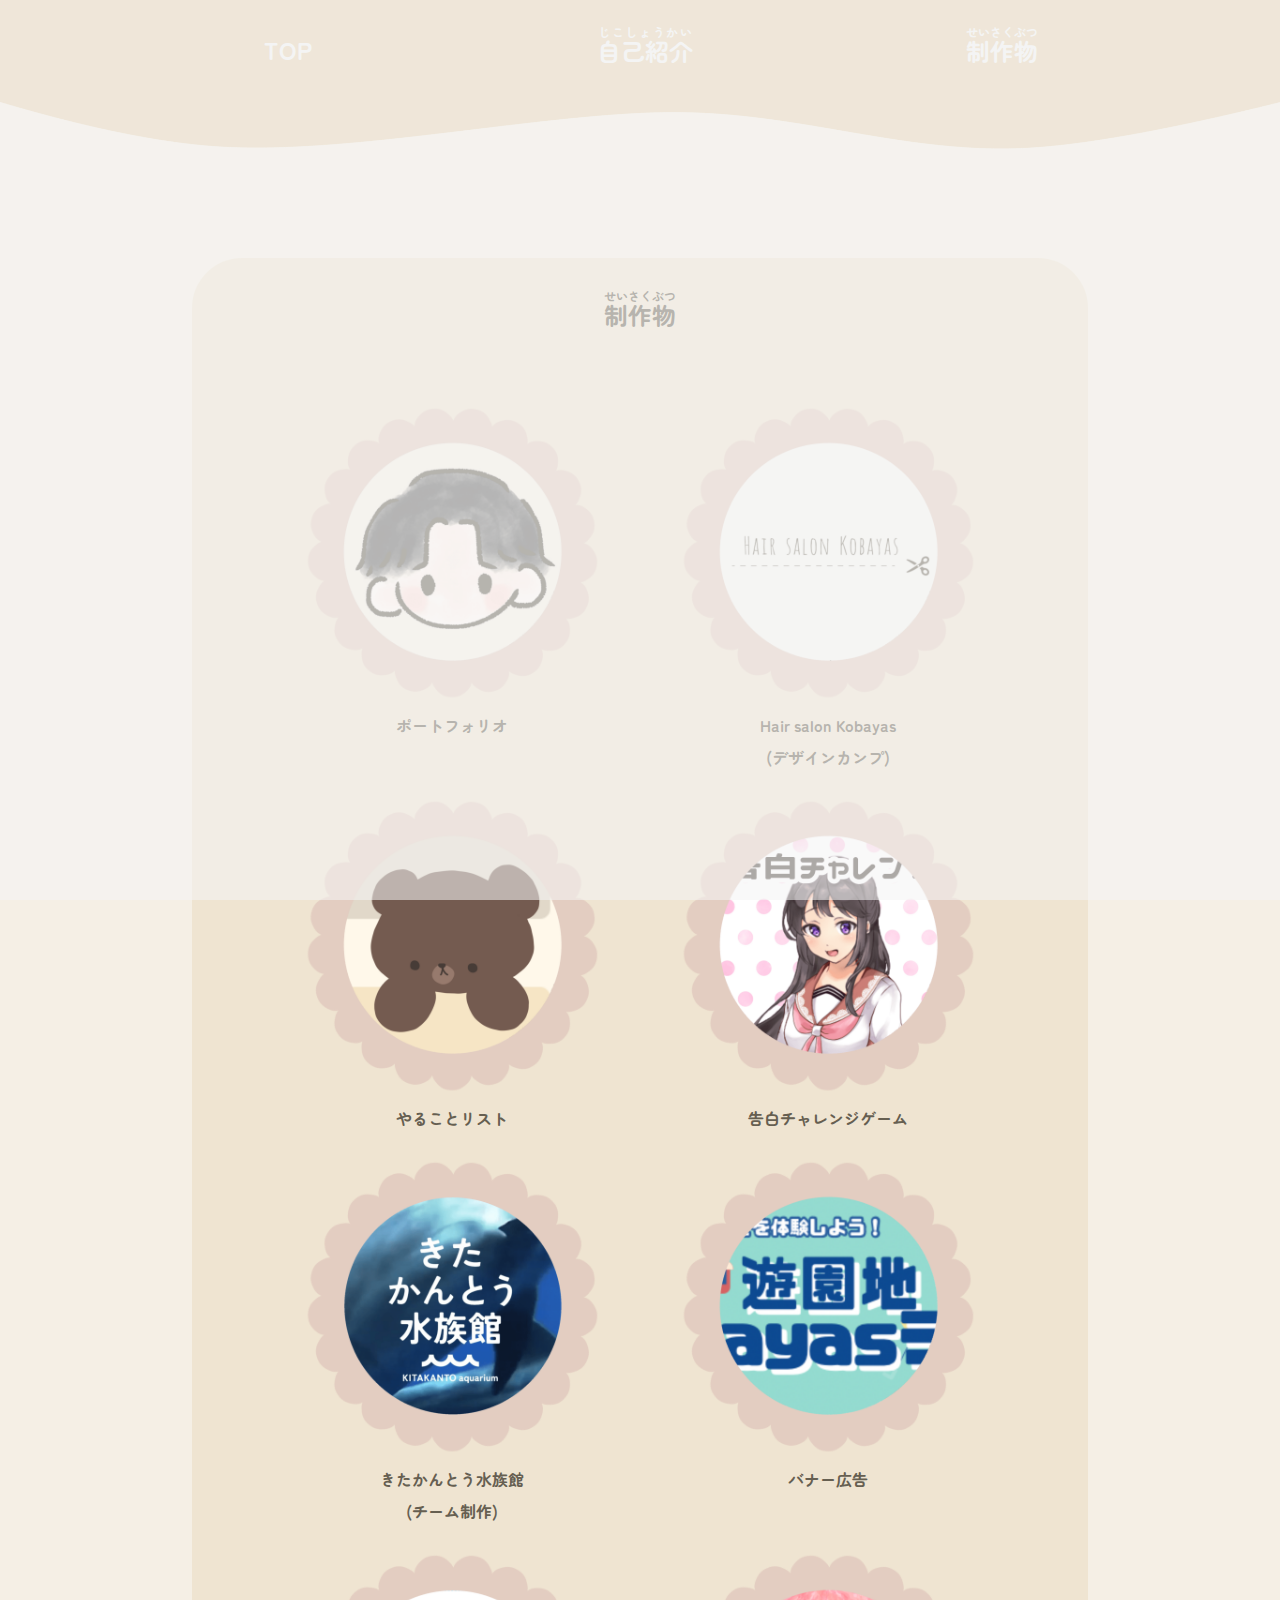
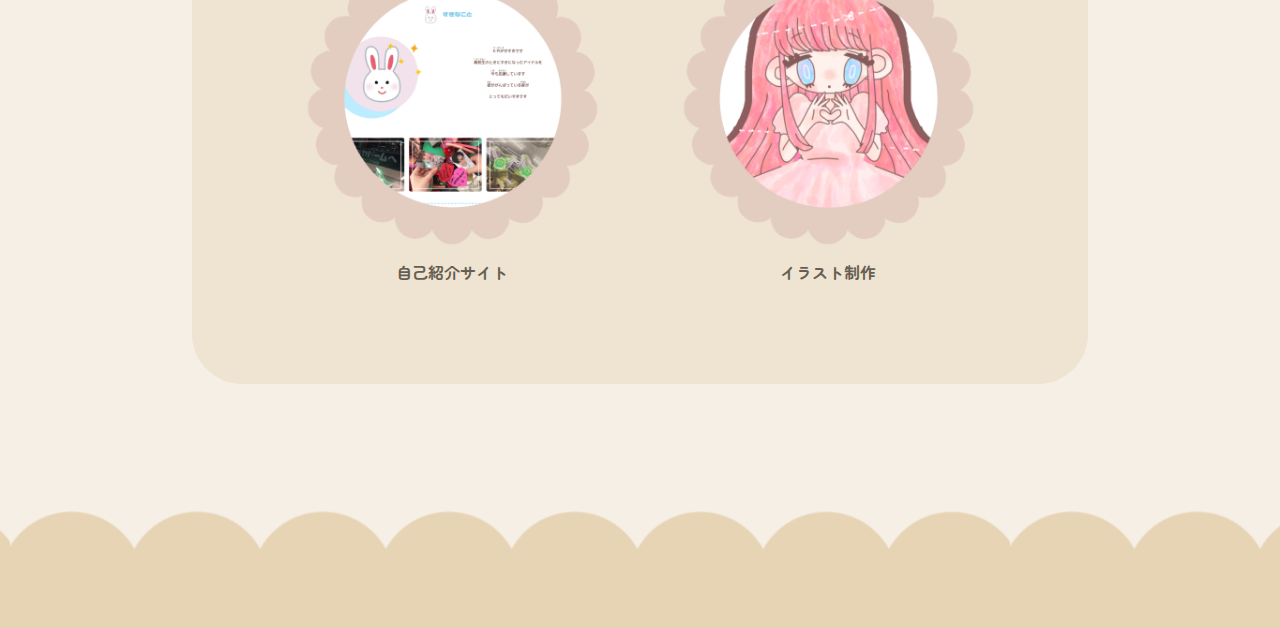
==== commit 4ed54e0e: "Add files via upload" ====
--- a/制作物/index.html
+++ b/制作物/index.html
@@ -15,7 +15,6 @@
 
     <!-- script jquery -->
     <script src="https://code.jquery.com/jquery-3.6.1.min.js"></script>
-    <script src="./main.js"></script>
 
     <!-- css -->
     <link rel="stylesheet" href="./style.css">
@@ -396,23 +395,7 @@
 
     </main>
 
-    <script>
-        //         $('#target').click(()=>{
-        //   $('#target').toggleClass('button2');
-        //   $('#resnav').toggleClass('nav_active');
-        // });
-        
-        $(function () {
-          $('#target').click(() => {
-            $('#target').toggleClass('button2');
-            $('#resnav').toggleClass('nav_active');
-          });
-        
-          $('.btn').click(() => {
-            $('#target').removeClass('button2');
-            $('#resnav').removeClass('nav_active');
-          });
-        });
-            </script>
+    <script src="./main.js"></script>
+    
 </body>
 </html>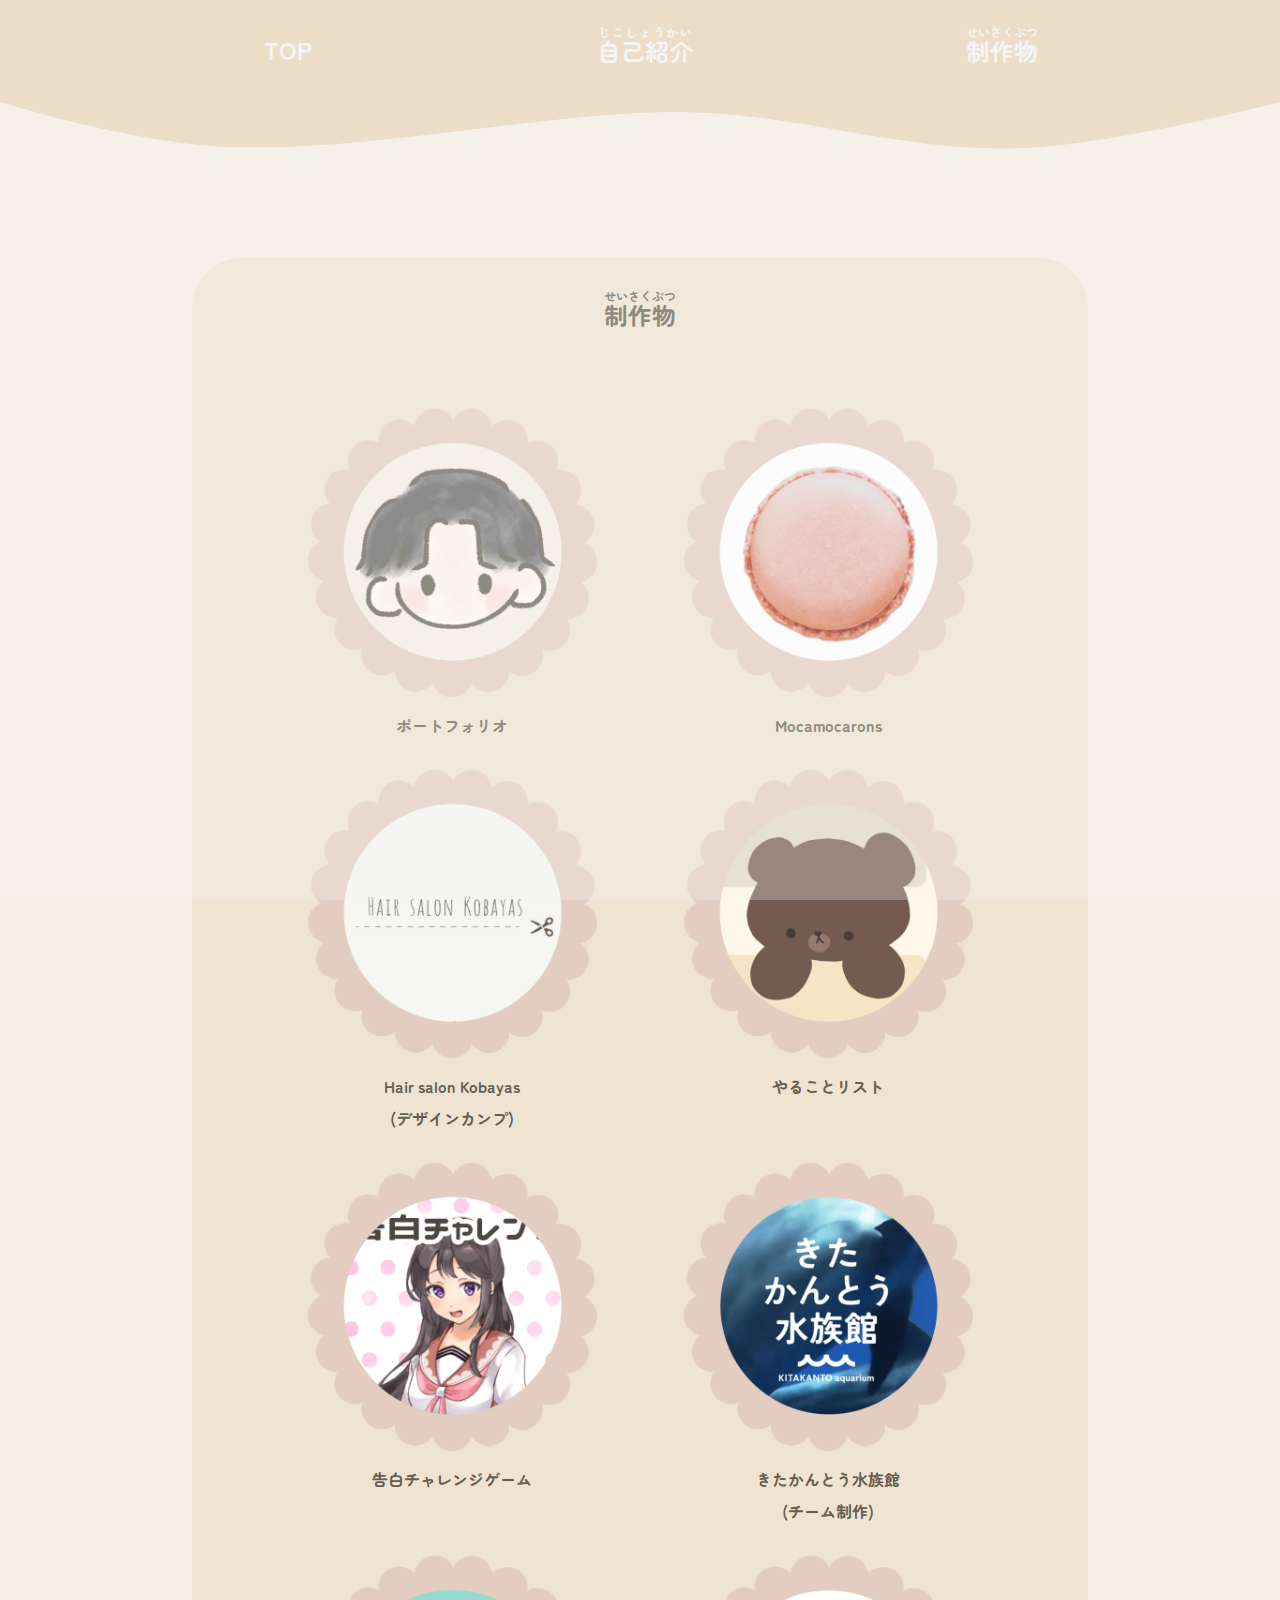
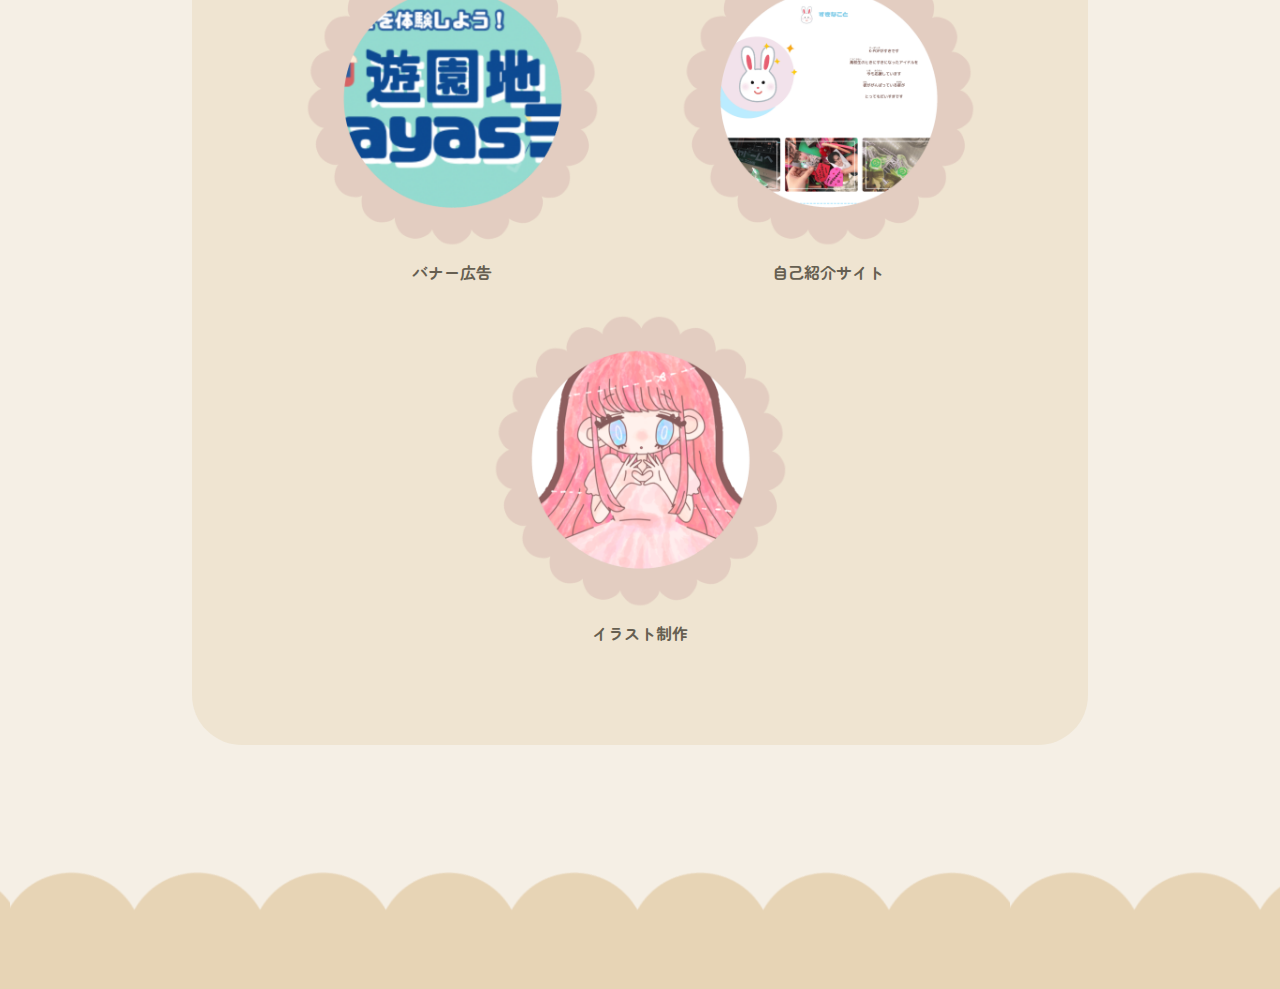
==== commit 603cfadd: "Add files via upload" ====
--- a/制作物/index.html
+++ b/制作物/index.html
@@ -93,6 +93,15 @@
     </div>
 
     <div class="icon">
+        <a class="js-modal-open" href="" data-target="modal09">
+            <img src="./img/macaronicon.png" alt="">
+        </a>
+        <div class="iconmozi">
+            <h3>Mocamocarons</h3>
+        </div>
+    </div>
+
+    <div class="icon">
         <a class="js-modal-open" href="" data-target="modal07">
             <img src="./img/hairicon.png" alt="">
         </a>
@@ -194,6 +203,34 @@
                     </div>
                 </div>
 
+            <!-- マカロン -->
+
+                <div id="modal09" class="modal js-modal">
+                    <div class="modal__bg js-modal-close"></div>
+                    <div class="modal__content">
+                        <div class="modalbigbox">
+                            <a class="js-modal-close batu" href="">✖️</a>
+                            <h2>Mocamocarons</h2>
+                            <div class="modal_box">
+                                <div class="img1">
+                                    <img src="./img/macaron1.png" alt="" class="pc">
+                                    <img src="./img/macaron2.png" alt="" class="pc">
+
+                                    <img src="./img/macaronfull.png" alt="" class="sumaho1">
+                                </div>
+                                <div class="textbox">
+
+                                    <h3>・デザイン科の卒業生が制作したデザインカンプをお借りし、作成しました。</h3>
+                                    <h3>・TOPページのみ作成しています。レスポンシブ、下層ページは制作中です。</h3>
+                                    <h3>・実際にスライダーを使用したのは初めてだったので、文字と画像を同時に動かすことに苦戦しました。</h3>
+                                    <!-- <h3>・今までに学習したWordpressの授業をもとに、構築したサイトをWP化してみました。</h3> -->
+                                    <a href="https://suyosuyo.github.io/macaron/" target="_blank">サイトを見てみる</a>
+                                </div>
+                            </div>
+                        </div>
+                    </div>
+                </div>
+
 
             <!-- 美容院 -->
 
--- a/制作物/style.css
+++ b/制作物/style.css
@@ -201,10 +201,7 @@
     border-radius: 5px;
   }
 
-
-  /* モーダル */
-
-
+  
 
 /* h2 プライマリカラー*/
 
@@ -490,12 +487,6 @@
         margin: 0 auto 24px auto;
     }
 
-    .modal_img {
-        display: flex;
-        flex-direction: column;
-        padding: 1rem 0 0 0;
-    }
-
     .img1 {
         width: 50%;
         align-items: center;
@@ -511,11 +502,6 @@
         width: 100%;
         padding-top: 5%;
     }
-
-    /* .itiretume {
-        display: flex;
-
-    } */
 
     .sakuhin {
         display: flex;
@@ -585,7 +571,6 @@
         display: block;
     }
 
-
     .box-1 {
         flex-direction: column;
     }
@@ -594,32 +579,7 @@
         margin: 0 auto 24px auto;
     }
 
-    .modal_img {
-        display: flex;
-        flex-direction: column;
-        padding: 1rem 0 0 0;
-    }
-
-    .modal_content {
-        width: 80%;
-    }
-
-    .img1 {
-        width: 100%;
-        align-items: center;
-        display: flex;
-        justify-content: space-evenly;
-    }
-
-    .img1 img {
-        padding: 5%;
-    }
-
-    .modal_img img {
-        width: 200%;
-    }
-
-    .modal2 img {
+    .modal__content {
         width: 90%;
     }
 
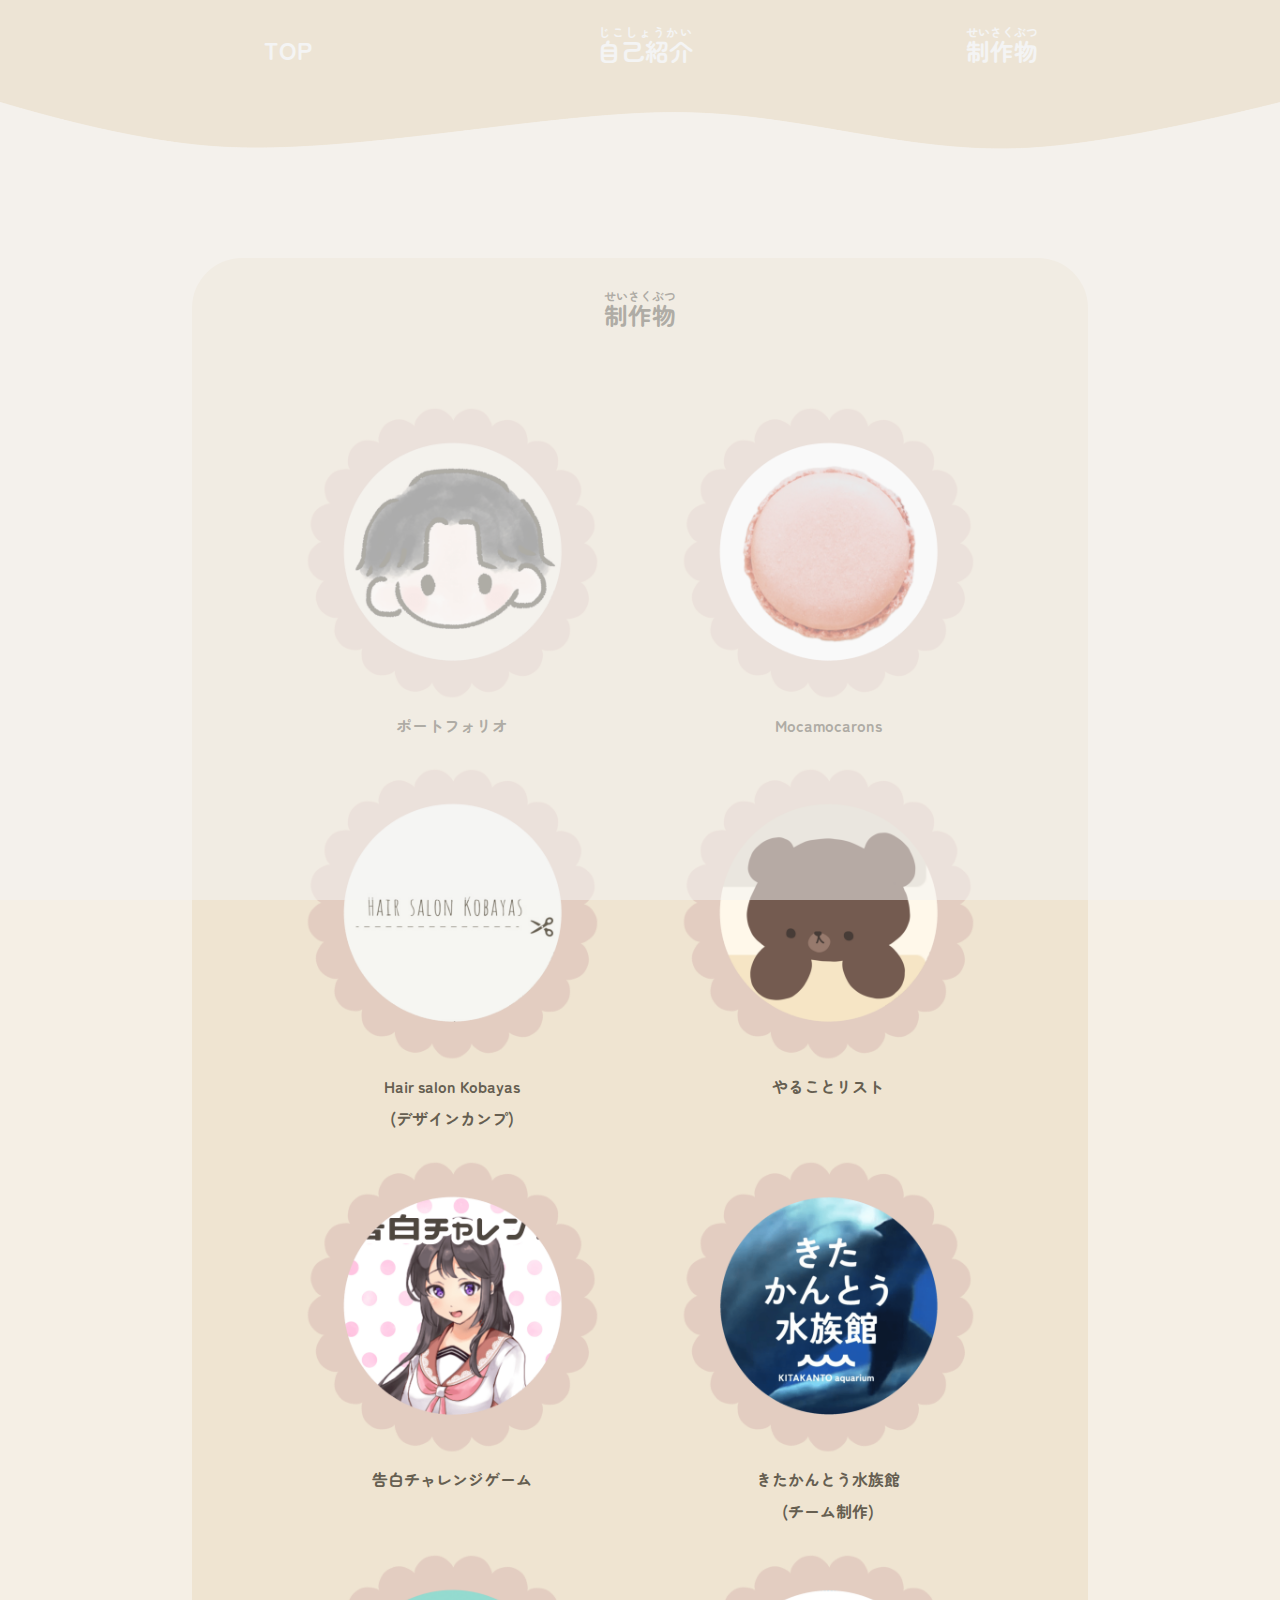
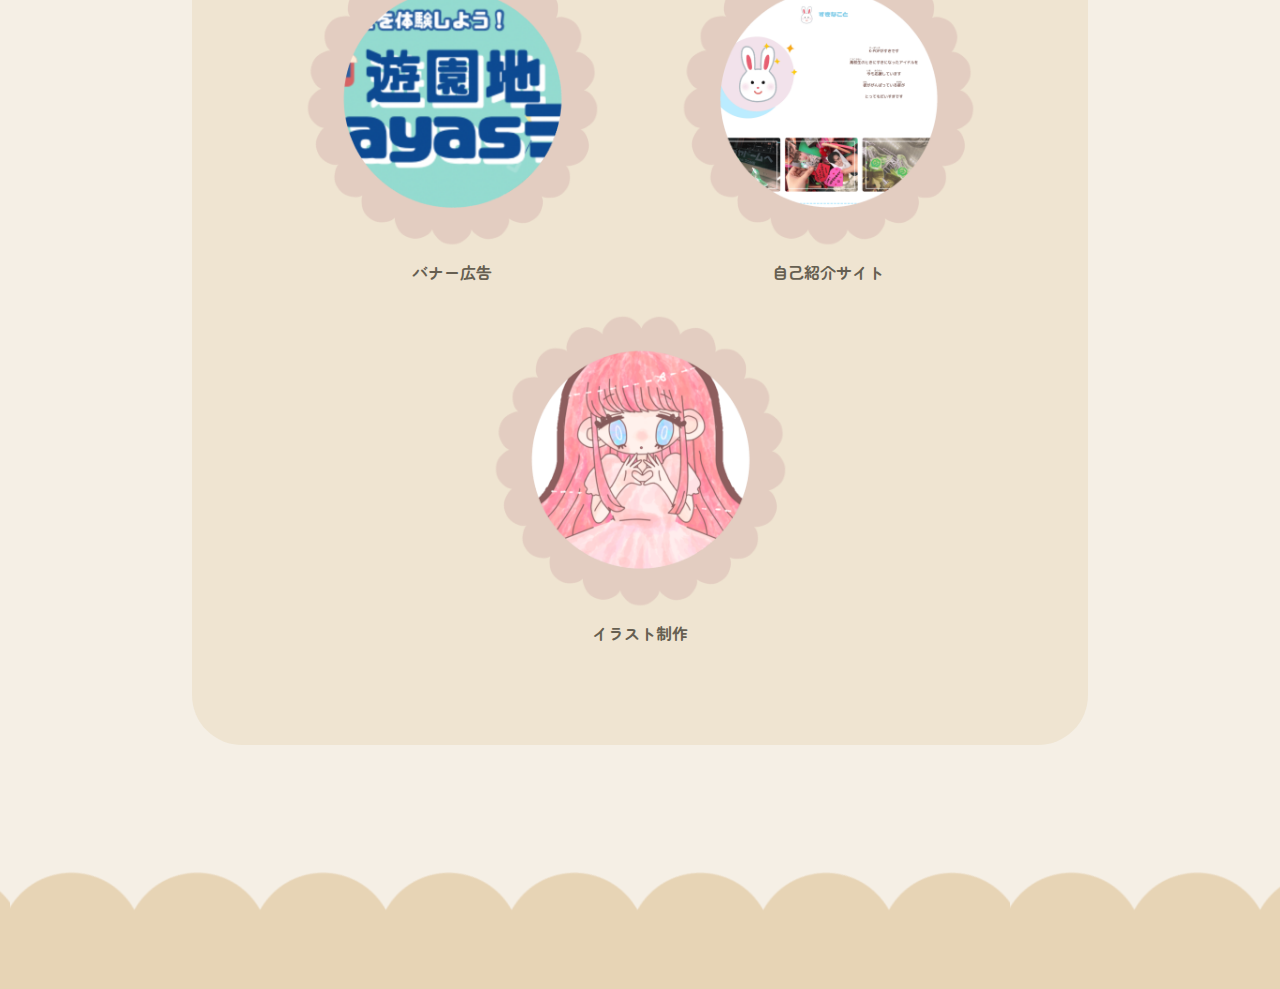
==== commit b6f7429b: "Add files via upload" ====
--- a/制作物/index.html
+++ b/制作物/index.html
@@ -221,10 +221,14 @@
                                 <div class="textbox">
 
                                     <h3>・デザイン科の卒業生が制作したデザインカンプをお借りし、作成しました。</h3>
-                                    <h3>・TOPページのみ作成しています。レスポンシブ、下層ページは制作中です。</h3>
+                                    <h3>・TOPページのみ作成しています。下層ページは制作中です。</h3>
+                                    <h3>・フォントのみ変更しています。</h3>
+                                    <h3>・レスポンシブはiPhone14Proの指定があったので、ブレイクポイントを390x844にしています。</h3>
                                     <h3>・実際にスライダーを使用したのは初めてだったので、文字と画像を同時に動かすことに苦戦しました。</h3>
                                     <!-- <h3>・今までに学習したWordpressの授業をもとに、構築したサイトをWP化してみました。</h3> -->
                                     <a href="https://suyosuyo.github.io/macaron/" target="_blank">サイトを見てみる</a>
+                                    <a href="./imgmacaron/Web 1920_1.jpg" target="_blank">デザインカンプを見る(WEB)</a>
+                                    <a href="./imgmacaron/デザインカンプ iPhone14 Pro.jpg" target="_blank">デザインカンプを見る(iPhone)</a>
                                 </div>
                             </div>
                         </div>
--- a/制作物/style.css
+++ b/制作物/style.css
@@ -347,9 +347,10 @@
         line-height: 3;
         color:#a0937d;
         background-color: rgb(227, 205, 193);
-        padding: 8px 27px;
+        padding: 3px 10px;
         border-radius: 30px;
-        margin: 5% auto;
+        margin: 3% 1% 1% 1%;
+        display: inline-block;
     }
 
     .textbox a:hover {
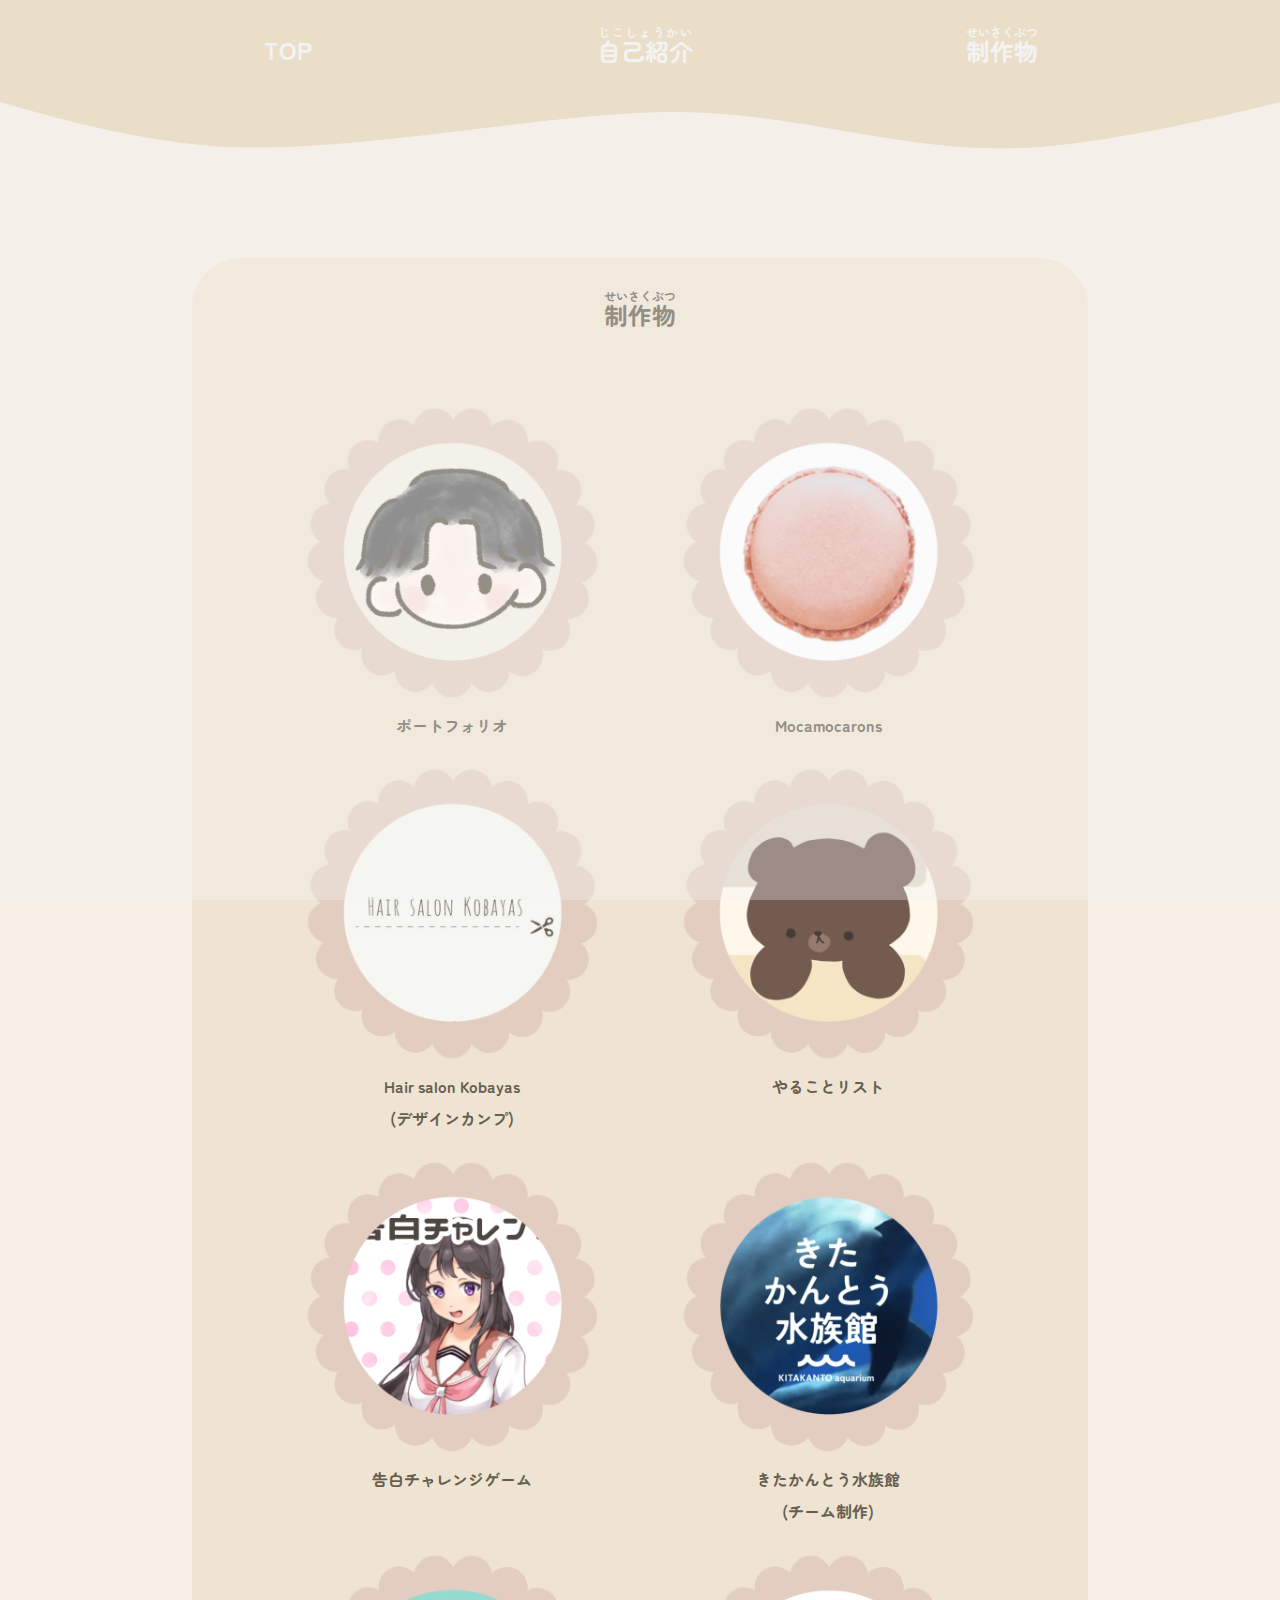
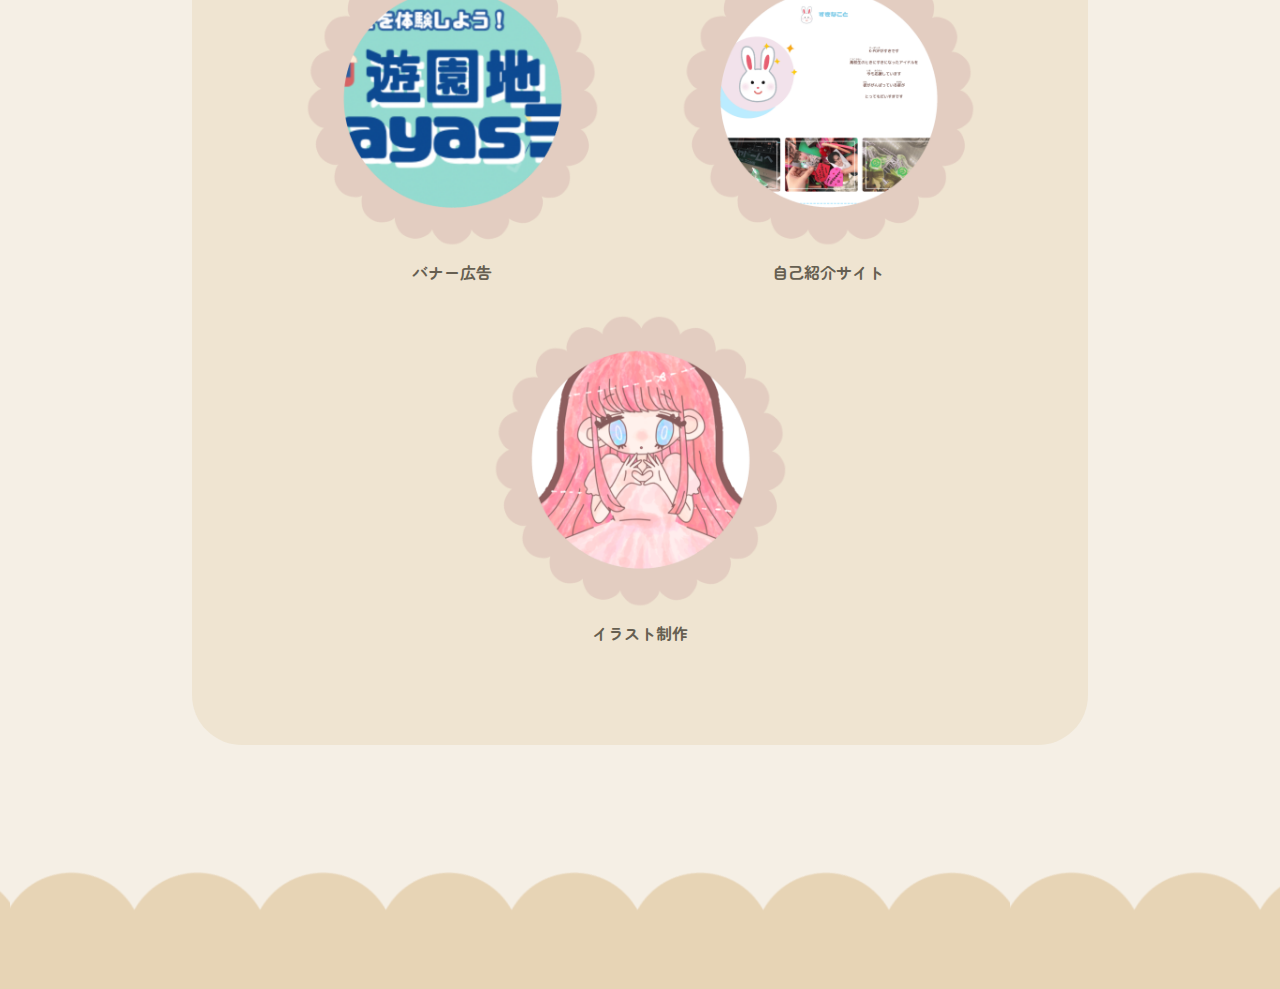
==== commit cee2bea6: "Add files via upload" ====
--- a/制作物/index.html
+++ b/制作物/index.html
@@ -227,7 +227,7 @@
                                     <h3>・実際にスライダーを使用したのは初めてだったので、文字と画像を同時に動かすことに苦戦しました。</h3>
                                     <!-- <h3>・今までに学習したWordpressの授業をもとに、構築したサイトをWP化してみました。</h3> -->
                                     <a href="https://suyosuyo.github.io/macaron/" target="_blank">サイトを見てみる</a>
-                                    <a href="./imgmacaron/Web 1920_1.jpg" target="_blank">デザインカンプを見る(WEB)</a>
+                                    <a href="./imgmacaron/デザインカンプ macaron WEB.jpg" target="_blank">デザインカンプを見る(WEB)</a>
                                     <a href="./imgmacaron/デザインカンプ iPhone14 Pro.jpg" target="_blank">デザインカンプを見る(iPhone)</a>
                                 </div>
                             </div>
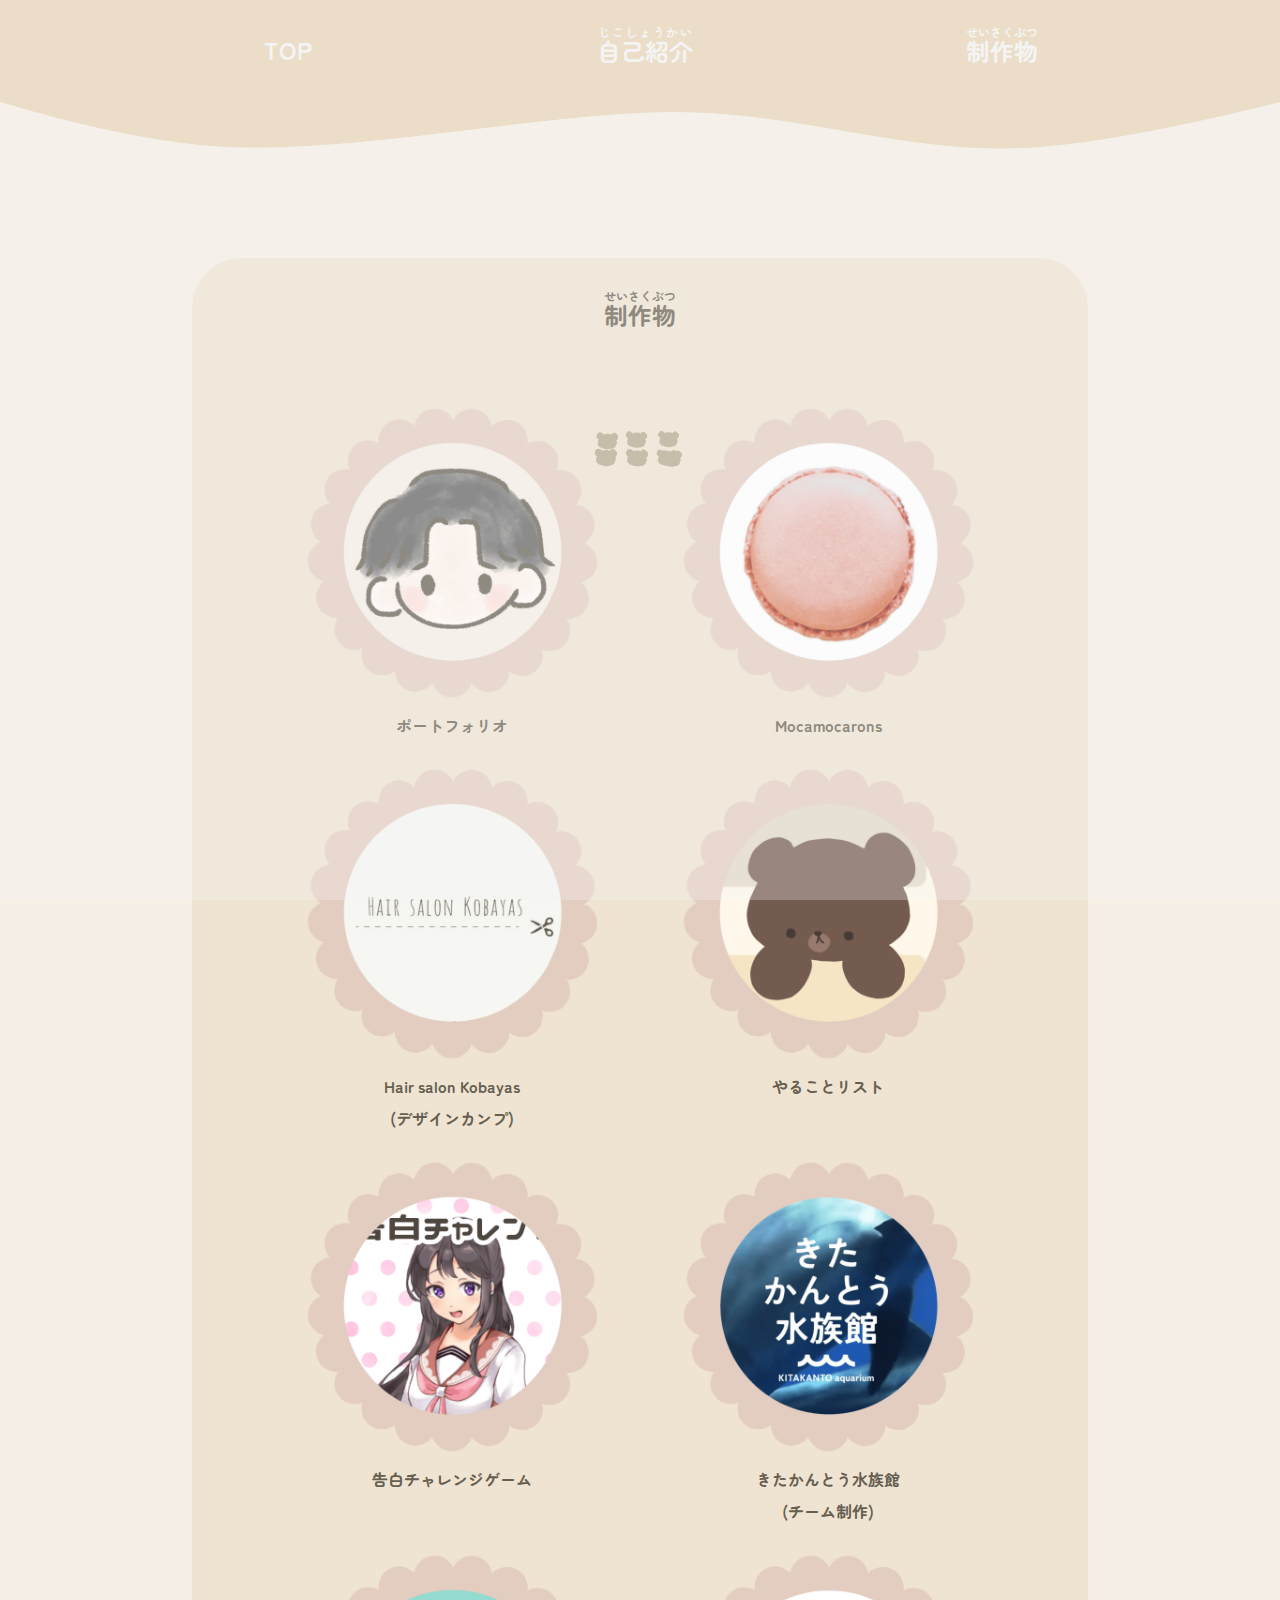
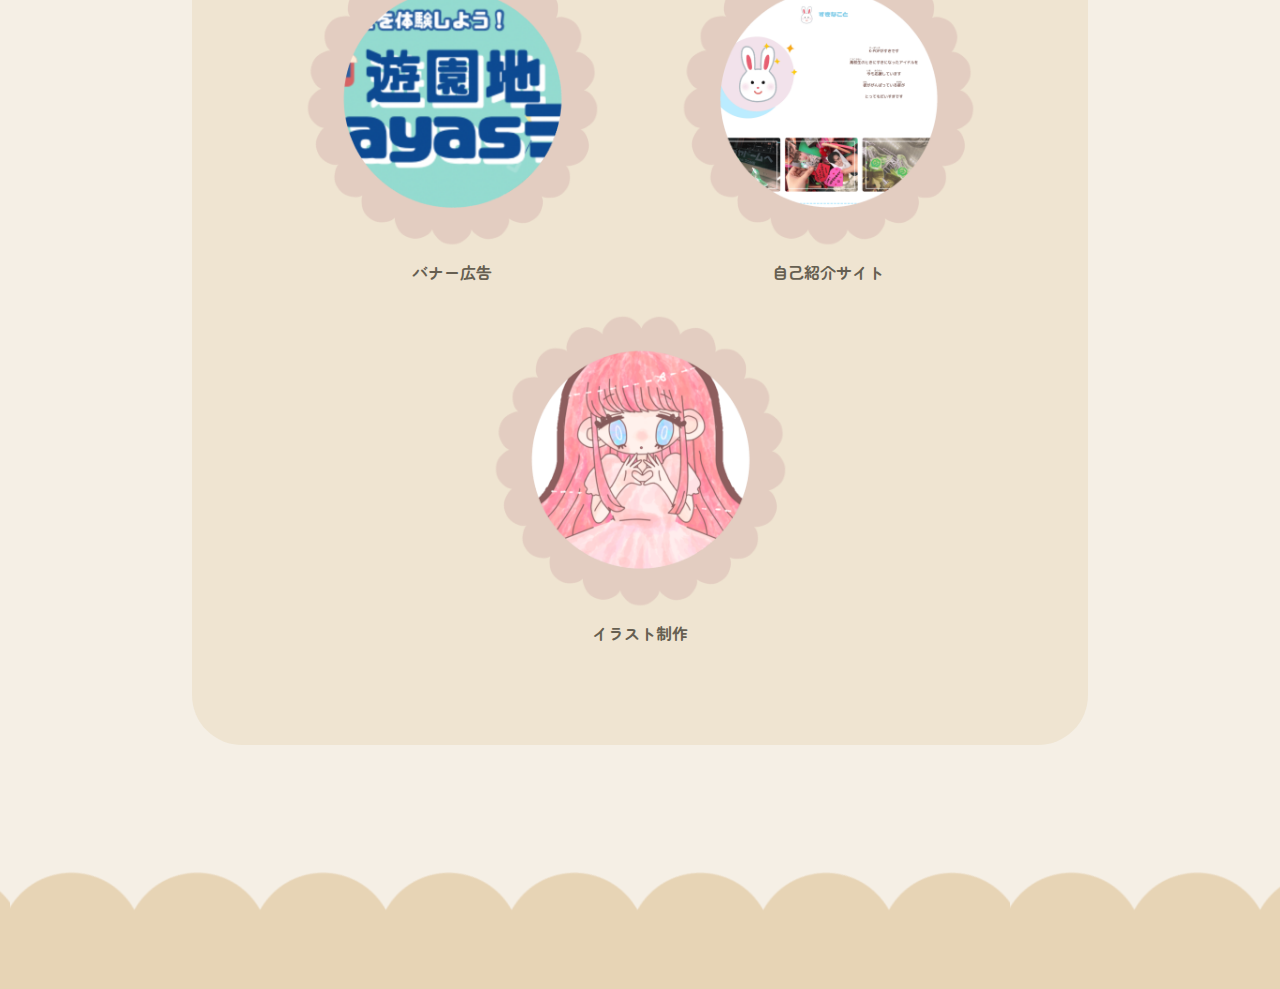
==== commit 88b019f6: "Add files via upload" ====
--- a/制作物/index.html
+++ b/制作物/index.html
@@ -24,7 +24,12 @@
 <body>
 
     <div id="splash">
-        <div id="splash_logo"></div>
+        <div id="splash_logo" class="load">
+            <img src="../img/loading1.png" alt="" class="load1">
+            <img src="../img/loading2.png" alt="" class="load2">
+            <img src="../img/loading3.png" alt="" class="load3">
+            <img src="../img/loading4.png" alt="" class="load4">
+        </div>
     </div>
 
     <header>
--- a/制作物/style.css
+++ b/制作物/style.css
@@ -339,6 +339,139 @@
       text-align:center;
     }
 
+.load {
+    width: 100%;
+    height: 100vh;
+    position: relative;
+}
+
+.load img {
+    width: 100px;
+    /* visibility: hidden; */
+    position: absolute;
+    top: 50%;
+    left: 50%;
+    transform: translate(-50%, -50%);
+    animation-fill-mode: forwards;
+}
+
+.load1 {
+    animation: load1 1s infinite;
+}
+
+@keyframes load1{
+    0%{
+        opacity: 1;
+    }
+
+    24%{
+        opacity: 1;
+    }
+    
+    25% {
+        opacity: 0;
+    }
+
+    99% {
+        opacity: 0;
+    }
+
+    100%{
+        opacity: 1;
+    }
+}
+
+.load2 {
+    animation: load2 1s infinite;
+}
+
+@keyframes load2 {
+    0%{
+        opacity: 0;
+    }
+
+    24%{
+        opacity: 0;
+    }
+    
+    25% {
+        opacity: 1;
+    }
+
+    49%{
+        opacity: 1;
+    }
+
+    50% {
+        opacity: 0;
+    }
+
+    100%{
+        opacity: 0;
+    }
+}
+
+.load3 {
+    animation: load3 1s infinite;
+}
+
+@keyframes load3 {
+    0%{
+        opacity: 0;
+
+    }
+
+    49%{
+        opacity: 0;
+    }
+    
+    50% {
+        opacity: 1;
+    }
+
+    74%{
+        opacity: 1;
+    }
+
+    75% {
+        opacity: 0;
+    }
+
+    100%{
+        opacity: 0;
+    }
+}
+
+.load4 {
+    animation: load4 1s infinite;
+}
+
+@keyframes load4 {
+    0%{
+        opacity: 0;
+
+    }
+
+    74%{
+        opacity: 0;
+    }
+
+    75% {
+        opacity: 1;
+    }
+
+    99% {
+        opacity: 1;
+    }
+
+    100%{
+        opacity: 0;
+    }
+}
+
+
+
+
     
 
     /* aタグ 制作物リンク */
